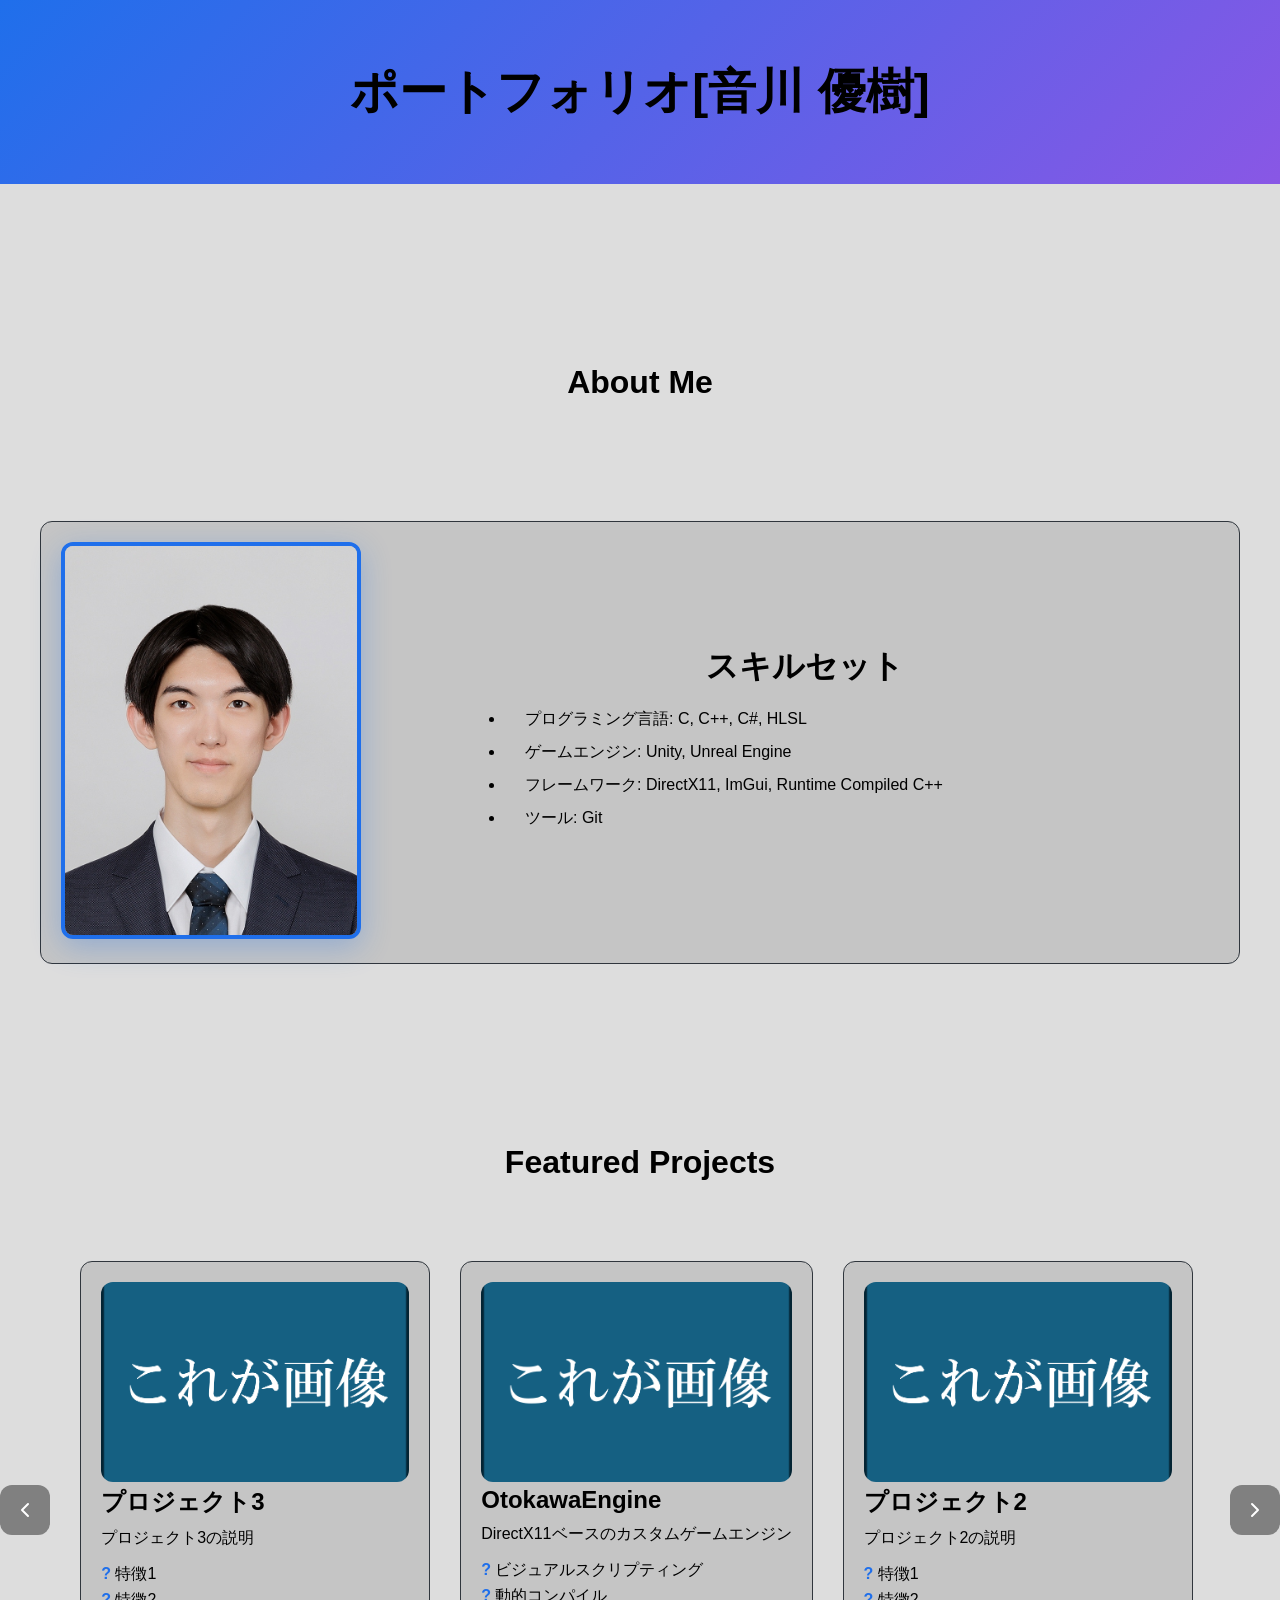
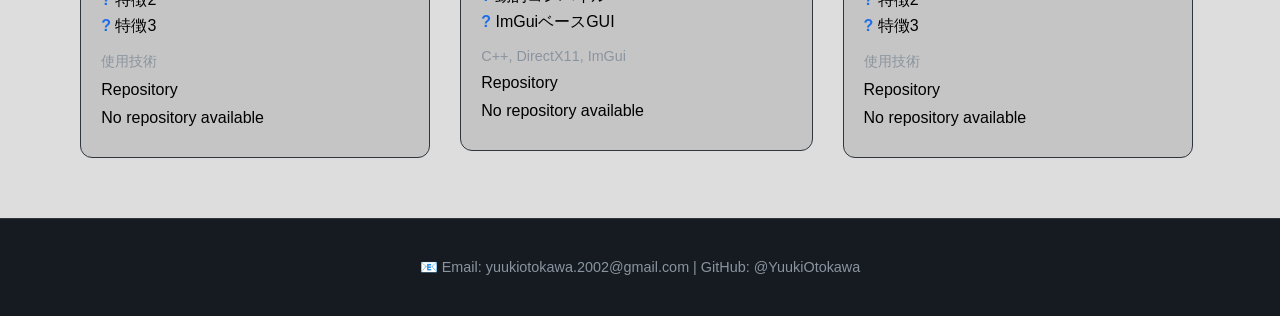
==== index.html @ 64fe83ec "OtokawaEngineのページを制作中" ====
<!DOCTYPE html>
<html lang="ja">
<head>
    <meta charset="UTF-8">
    <meta name="viewport" content="width=device-width, initial-scale=1.0">
    <title>ポートフォリオ[音川 優樹]</title>
    <link rel="stylesheet" href="style.css">
</head>
<body>
    <header>
        <h1>ポートフォリオ[音川 優樹]</h1>
    </header>
    <div class="title-about-me">
        <h2>About Me</h2>
    </div>

    <div class="about-me">
        <div class="about-me-content">
            <div class="profile-image">
                <img src="assets/profile-image.jpg" alt="音川優樹">
            </div>

            <section class="skills">
                <h2>スキルセット</h2>
                <ul>
                    <li>プログラミング言語: C, C++, C#, HLSL</li>
                    <li>ゲームエンジン: Unity, Unreal Engine</li>
                    <li>フレームワーク: DirectX11, ImGui, Runtime Compiled C++</li>
                    <li>ツール: Git</li>
                </ul>
            </section>
        </div>
    </div>

    <section class="projects">
        <h2>Featured Projects</h2>
        <div class="carousel-wrapper">
            <button class="carousel-btn prev" id="prevBtn">
                <svg width="24" height="24" viewBox="0 0 24 24" fill="none">
                    <path d="M15 18L9 12L15 6" stroke="currentColor" stroke-width="2" stroke-linecap="round" stroke-linejoin="round"/>
                </svg>
            </button>
            
            <div class="carousel-container">
                <div class="carousel">
                    <!-- JavaScriptで動的に生成 -->
                </div>
            </div>

            <button class="carousel-btn next" id="nextBtn">
                <svg width="24" height="24" viewBox="0 0 24 24" fill="none">
                    <path d="M9 18L15 12L9 6" stroke="currentColor" stroke-width="2" stroke-linecap="round" stroke-linejoin="round"/>
                </svg>
            </button>
        </div>
    </section>

    <footer>
        <p>📧 Email: yuukiotokawa.2002@gmail.com | GitHub: @YuukiOtokawa</p>
    </footer>

    <script src="config.js"></script>
    <script src="script.js"></script>
</body>
</html>
---- style.css ----
:root {
    /* color */
    --colorCharacter: #000000;
    --colorSubText: #8b949e;
    --colorHeaderBackground: linear-gradient(135deg, #1f6feb 0%, #8957e5 100%);
    --colorPageBackground: #dddddd;
    --colorCardBackground: #c5c5c5;
    --colorCardBorder: #30363d;
    --colorHoveredCardBorder: #1f6feb;
    --colorButtonBackground: #30363d;
    --colorButtonHoverBackground: #1a5bcb;
    --imageBorderColor: #1f6feb;

    /* size */
    --cardWidth: 350px;
    --cardWidthMobile: 280px;
    --profileMaxWidth: 1200px;
    --containerMaxWidth: 1400px;
    --profileImageWidth: 300px;
    --profileImageWidthMobile: 200px;
    --profileTextWidth: 600px;

    --cardBorderWidth: 1px;
    --imageBorderWidth: 4px;
    --cardBorderRadius: 12px;


    /* spacing */
    --headerPadding: 60px 20px;
    --titlePadding: 180px;
    --contentPadding: 60px;
    --cardPadding: 20px;
    --cardGap: 30px;

    --listPadding: 12px 0;
    --listTextPadding: 20px;

    /* font */
    --fontFamily: -apple-system, BlinkMacSystemFont, 'Segoe UI', Roboto, sans-serif;
    --fontSizeText: 1rem;
    --fontSizeTitle: 2rem;
    --fontSizeSubtitle: 1.5rem;
    --fontSizeHeader: 3rem;
    --fontSizeSubText: 0.9rem;
}

* {
    margin: 0;
    padding: 0;
    box-sizing: border-box;
}

body {
    font-family: var(--fontFamily);
    background: var(--colorPageBackground);
    color: var(--colorCharacter);
}

header {
    text-align: center;
    padding: var(--headerPadding);
    background: var(--colorHeaderBackground);
    margin-bottom: var(--titlePadding);
}

h1 {
    font-size: var(--fontSizeHeader);
}

h2 {
    text-align: center;
    margin-bottom: 20px;
    font-size: var(--fontSizeTitle);
}

h3 {
    text-align: left;
    margin-bottom: 20px;
    font-size: var(--fontSizeSubtitle);
}

.title-about-me {
    padding-bottom: var(--contentPadding);
    margin-bottom: 40px;
}

.about-me {
    max-width: var(--profileMaxWidth);
    margin: 0 auto;
    padding: var(--cardPadding);
    border: var(--cardBorderWidth) solid var(--colorCardBorder);
    border-radius: var(--cardBorderRadius);
    background: var(--colorCardBackground);
}

.about-me-content {
    display: flex;
    gap: var(--cardGap);
    align-items: center;
}

.profile-image {
    flex: 0 0 var(--profileImageWidth);
}

.profile-image img {
    width: 100%;
    height: auto;
    border-radius: var(--cardBorderRadius);
    border: var(--imageBorderWidth) solid var(--imageBorderColor);
    box-shadow: 0 8px 30px rgba(31, 111, 235, 0.3);
}

.skills {
    flex: 1;
    padding: var(--cardPadding);
    text-align: left;
}

.skills ul {
    list-style: disc;
    text-align: left;
    max-width: var(--profileTextWidth);
    margin: 0 auto;
}

.skills ul li {
    margin: var(--listPadding);
    padding-left: var(--listTextPadding);
    position: relative;
}

@media (max-width: 768px) {
    .about-me-content {
        flex-direction: column;
    }

    .profile-image {
        flex: 0 0 auto;
        width: var(--profileImageWidthMobile);
        margin: 0 auto;
    }
}

.projects {
    padding-top: var(--titlePadding);
    overflow: hidden;
}

/* カルーセル全体 */
.carousel-wrapper {
    position: relative;
    display: flex;
    align-items: center;
    gap: var(--cardGap);
    max-width: var(--containerMaxWidth);
    margin: 0 auto;
}

.carousel-container {
    overflow: hidden;
    flex: 1;
    position: relative;
    padding: var(--contentPadding) 0;
}

.carousel {
    display: flex;
    gap: var(--cardGap);
    transition: transform 0.6s ease;
    justify-content: flex-start; /* 追加 */
}

/* 矢印ボタン */
.carousel-btn {
    background: gray;
    border: none;
    width: 50px;
    height: 50px;
    border-radius: 12px;
    display: flex;
    align-items: center;
    justify-content: center;
    cursor: pointer;
    transition: all 0.3s;
    color: white;
    flex-shrink: 0;
    z-index: 10;
}

.carousel-btn:hover {
    background: #1a5bcb;
    transform: scale(1.1);
}

.carousel-btn:active {
    transform: scale(0.95);
}

/* プロジェクトカード */
.project-card {
    min-width: 350px;
    min-height: 300px;
    background: var(--colorCardBackground);
    border: 1px solid var(--colorCardBorder);
    border-radius: var(--cardBorderRadius);
    padding: var(--cardPadding);
    transition: transform 0.3s, box-shadow 0.3s;
    flex-shrink: 0;
}

.project-card:hover {
    transform: translateY(-10px);
    box-shadow: 0 8px 30px rgba(31, 111, 235, 0.3);
    border: 3px solid var(--colorHoveredCardBorder);
}

.project-card img {
    width: 100%;
    height: 200px;
    object-fit: cover;
    border-radius: var(--cardBorderRadius);
    margin-bottom: var(--cardMarginBottom);
    background: var(--colorCardBackground);
}

.project-card h3 {
    font-size: 1.5em;
    margin-bottom: 10px;
    color: var(--colorTitle);
}

.project-card p {
    margin-bottom: 10px;
}

.project-card ul {
    list-style: none;
    margin: 15px 0;
}

.project-card ul li {
    margin: 5px 0;
}

.project-card ul li:before {
    content: "? ";
    color: #1f6feb;
    font-weight: bold;
}

.project-card-link {
    text-decoration: none; /* 下線を消す */
    color: inherit; /* 親要素の色を継承（青色にならない） */
    display: block;
    flex-shrink: 0;
}

.project-card-link:hover {
    text-decoration: none; /* ホバー時も下線を消す */
}

/* さらに確実にするなら */
.project-card-link * {
    text-decoration: none; /* すべての子要素の下線を消す */
}

.tech {
    color: var(--colorSubText);
    font-size: var(--fontSizeSubText);
    margin: 15px 0;
}

.btn {
    display: inline-block;
    padding: 10px 20px;
    background: var(--colorButtonBackground);
    color: white;
    text-decoration: none;
    border-radius: 6px;
    transition: background 0.3s;
}

.btn:hover {
    background: var(--colorButtonHoverBackground);
}

footer {
    text-align: center;
    padding: 40px 20px;
    background: #161b22;
    border-top: 1px solid #30363d;
}

footer p {
    color: var(--colorSubText);
    font-size: var(--fontSizeSubText);
}

/* レスポンシブ */
@media (max-width: 768px) {
    .project-card {
        min-width: 280px;
    }
    
    header h1 {
        font-size: 2em;
    }
    
    .carousel-wrapper {
        gap: 0;
    }
    
    .carousel-btn {
        position: absolute;
        top: 50%;
        transform: translateY(-50%);
        width: 40px;
        height: 40px;
        background: rgba(31, 111, 235, 0.9);
    }
    
    .carousel-btn.prev {
        left: 10px;
    }
    
    .carousel-btn.next {
        right: 10px;
    }
}
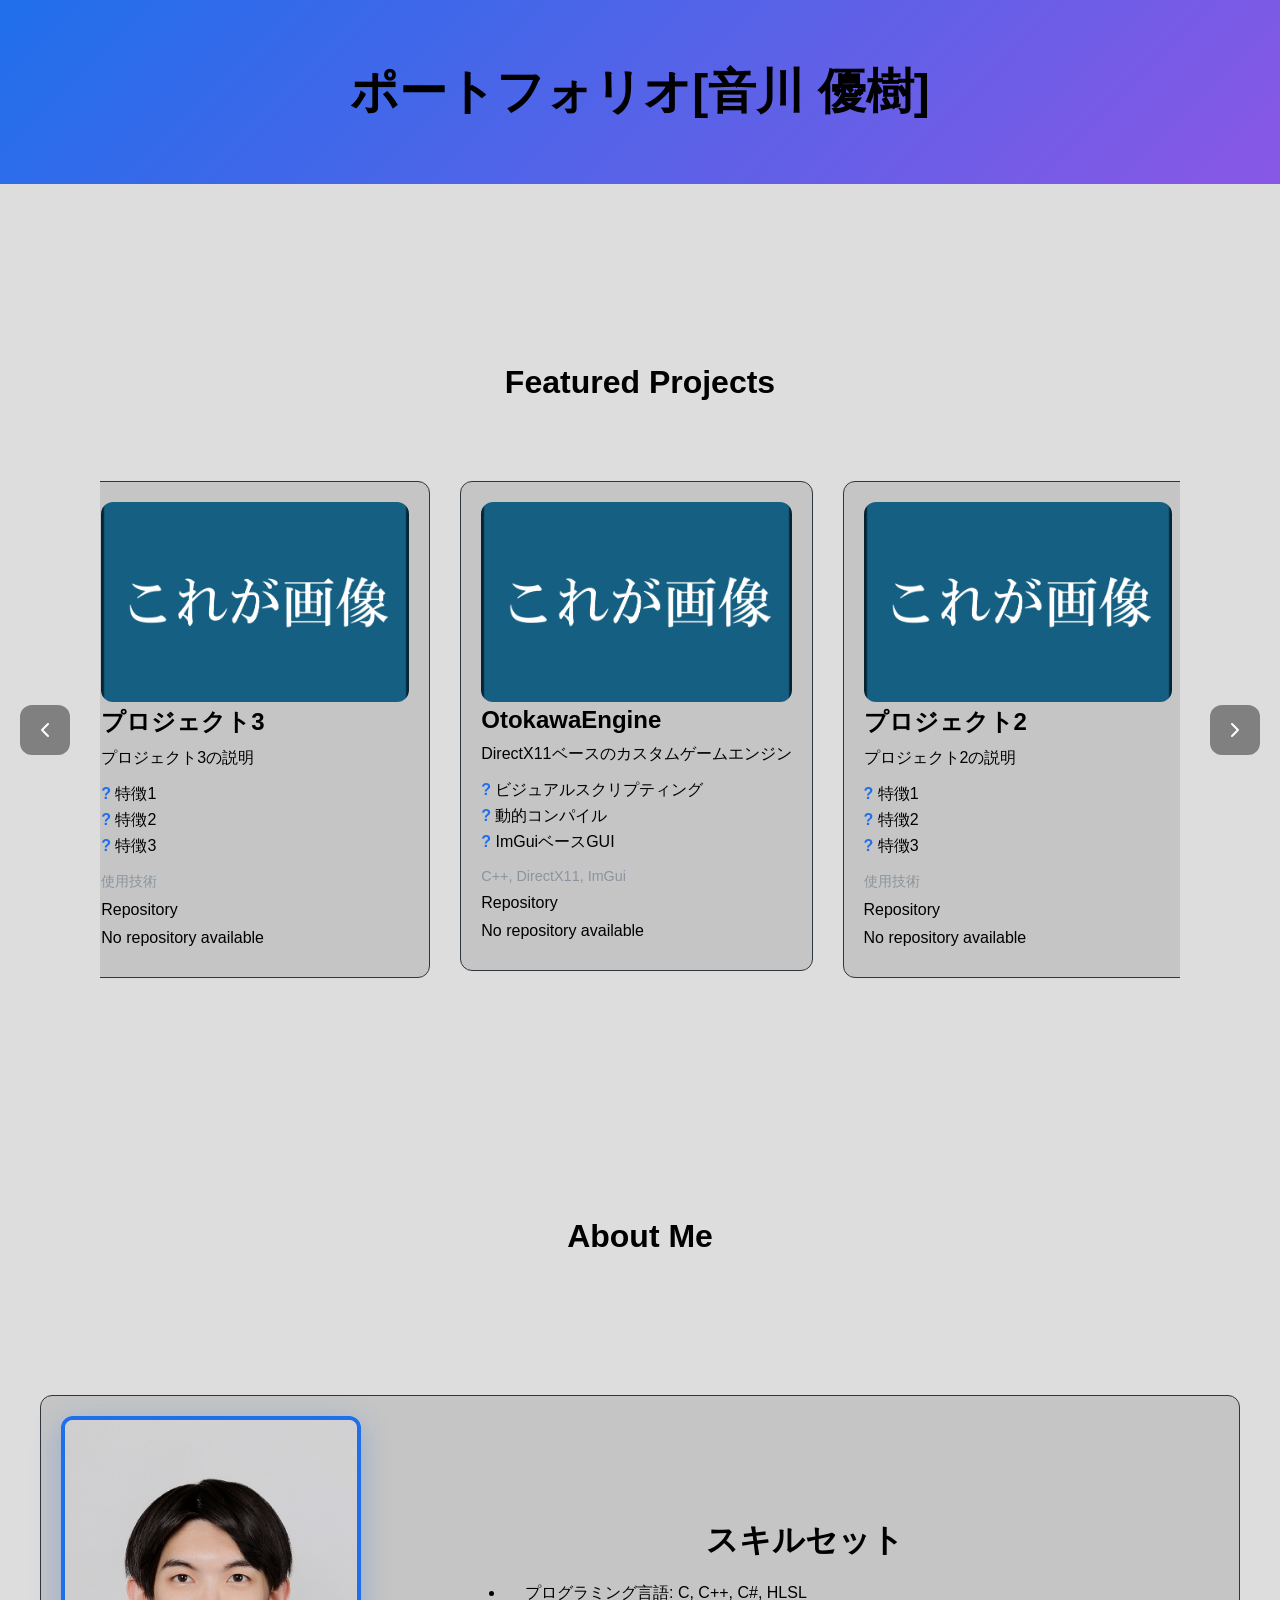
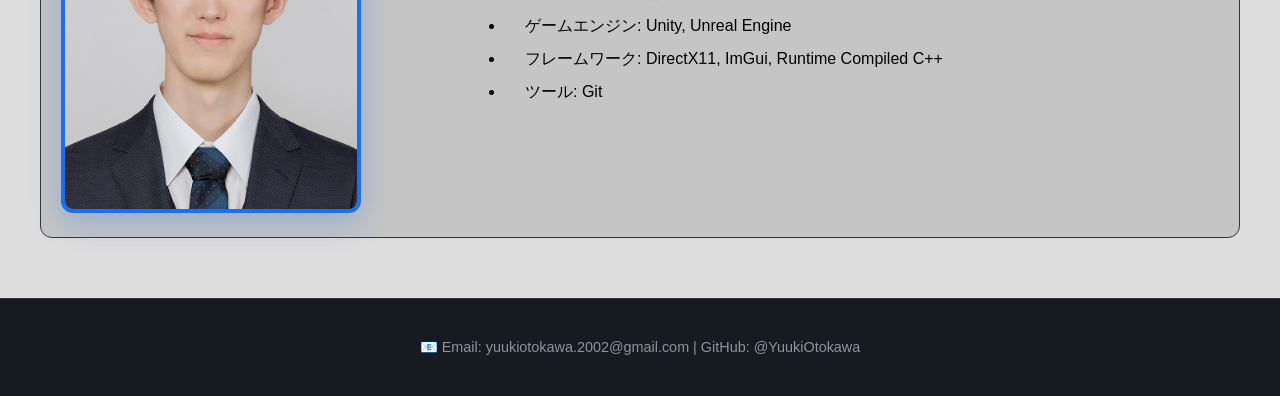
==== commit e8b05629: "オブジェクト管理の説明を追加 about meを下に移動" ====
--- a/index.html
+++ b/index.html
@@ -10,28 +10,6 @@
     <header>
         <h1>ポートフォリオ[音川 優樹]</h1>
     </header>
-    <div class="title-about-me">
-        <h2>About Me</h2>
-    </div>
-
-    <div class="about-me">
-        <div class="about-me-content">
-            <div class="profile-image">
-                <img src="assets/profile-image.jpg" alt="音川優樹">
-            </div>
-
-            <section class="skills">
-                <h2>スキルセット</h2>
-                <ul>
-                    <li>プログラミング言語: C, C++, C#, HLSL</li>
-                    <li>ゲームエンジン: Unity, Unreal Engine</li>
-                    <li>フレームワーク: DirectX11, ImGui, Runtime Compiled C++</li>
-                    <li>ツール: Git</li>
-                </ul>
-            </section>
-        </div>
-    </div>
-
     <section class="projects">
         <h2>Featured Projects</h2>
         <div class="carousel-wrapper">
@@ -55,6 +33,28 @@
         </div>
     </section>
 
+    <div class="title-about-me">
+        <h2>About Me</h2>
+    </div>
+
+    <div class="about-me">
+        <div class="about-me-content">
+            <div class="profile-image">
+                <img src="assets/profile-image.jpg" alt="音川優樹">
+            </div>
+
+            <section class="skills">
+                <h2>スキルセット</h2>
+                <ul>
+                    <li>プログラミング言語: C, C++, C#, HLSL</li>
+                    <li>ゲームエンジン: Unity, Unreal Engine</li>
+                    <li>フレームワーク: DirectX11, ImGui, Runtime Compiled C++</li>
+                    <li>ツール: Git</li>
+                </ul>
+            </section>
+        </div>
+    </div>
+
     <footer>
         <p>📧 Email: yuukiotokawa.2002@gmail.com | GitHub: @YuukiOtokawa</p>
     </footer>
--- a/style.css
+++ b/style.css
@@ -26,6 +26,7 @@
 
 
     /* spacing */
+    --pagePadding: 20px;
     --headerPadding: 60px 20px;
     --titlePadding: 180px;
     --contentPadding: 60px;
@@ -54,6 +55,7 @@
     font-family: var(--fontFamily);
     background: var(--colorPageBackground);
     color: var(--colorCharacter);
+    padding: 0 var(--pagePadding);
 }
 
 header {
@@ -61,6 +63,8 @@
     padding: var(--headerPadding);
     background: var(--colorHeaderBackground);
     margin-bottom: var(--titlePadding);
+    margin-left: calc(-1 * var(--pagePadding));
+    margin-right: calc(-1 * var(--pagePadding));
 }
 
 h1 {
@@ -86,11 +90,12 @@
 
 .about-me {
     max-width: var(--profileMaxWidth);
-    margin: 0 auto;
+    margin: var(--contentPadding) auto;
     padding: var(--cardPadding);
     border: var(--cardBorderWidth) solid var(--colorCardBorder);
     border-radius: var(--cardBorderRadius);
     background: var(--colorCardBackground);
+    
 }
 
 .about-me-content {
@@ -143,7 +148,7 @@
 }
 
 .projects {
-    padding-top: var(--titlePadding);
+    padding-bottom: var(--titlePadding);
     overflow: hidden;
 }
 
@@ -290,6 +295,8 @@
     padding: 40px 20px;
     background: #161b22;
     border-top: 1px solid #30363d;
+    margin-left: calc(-1 * var(--pagePadding));
+    margin-right: calc(-1 * var(--pagePadding));
 }
 
 footer p {
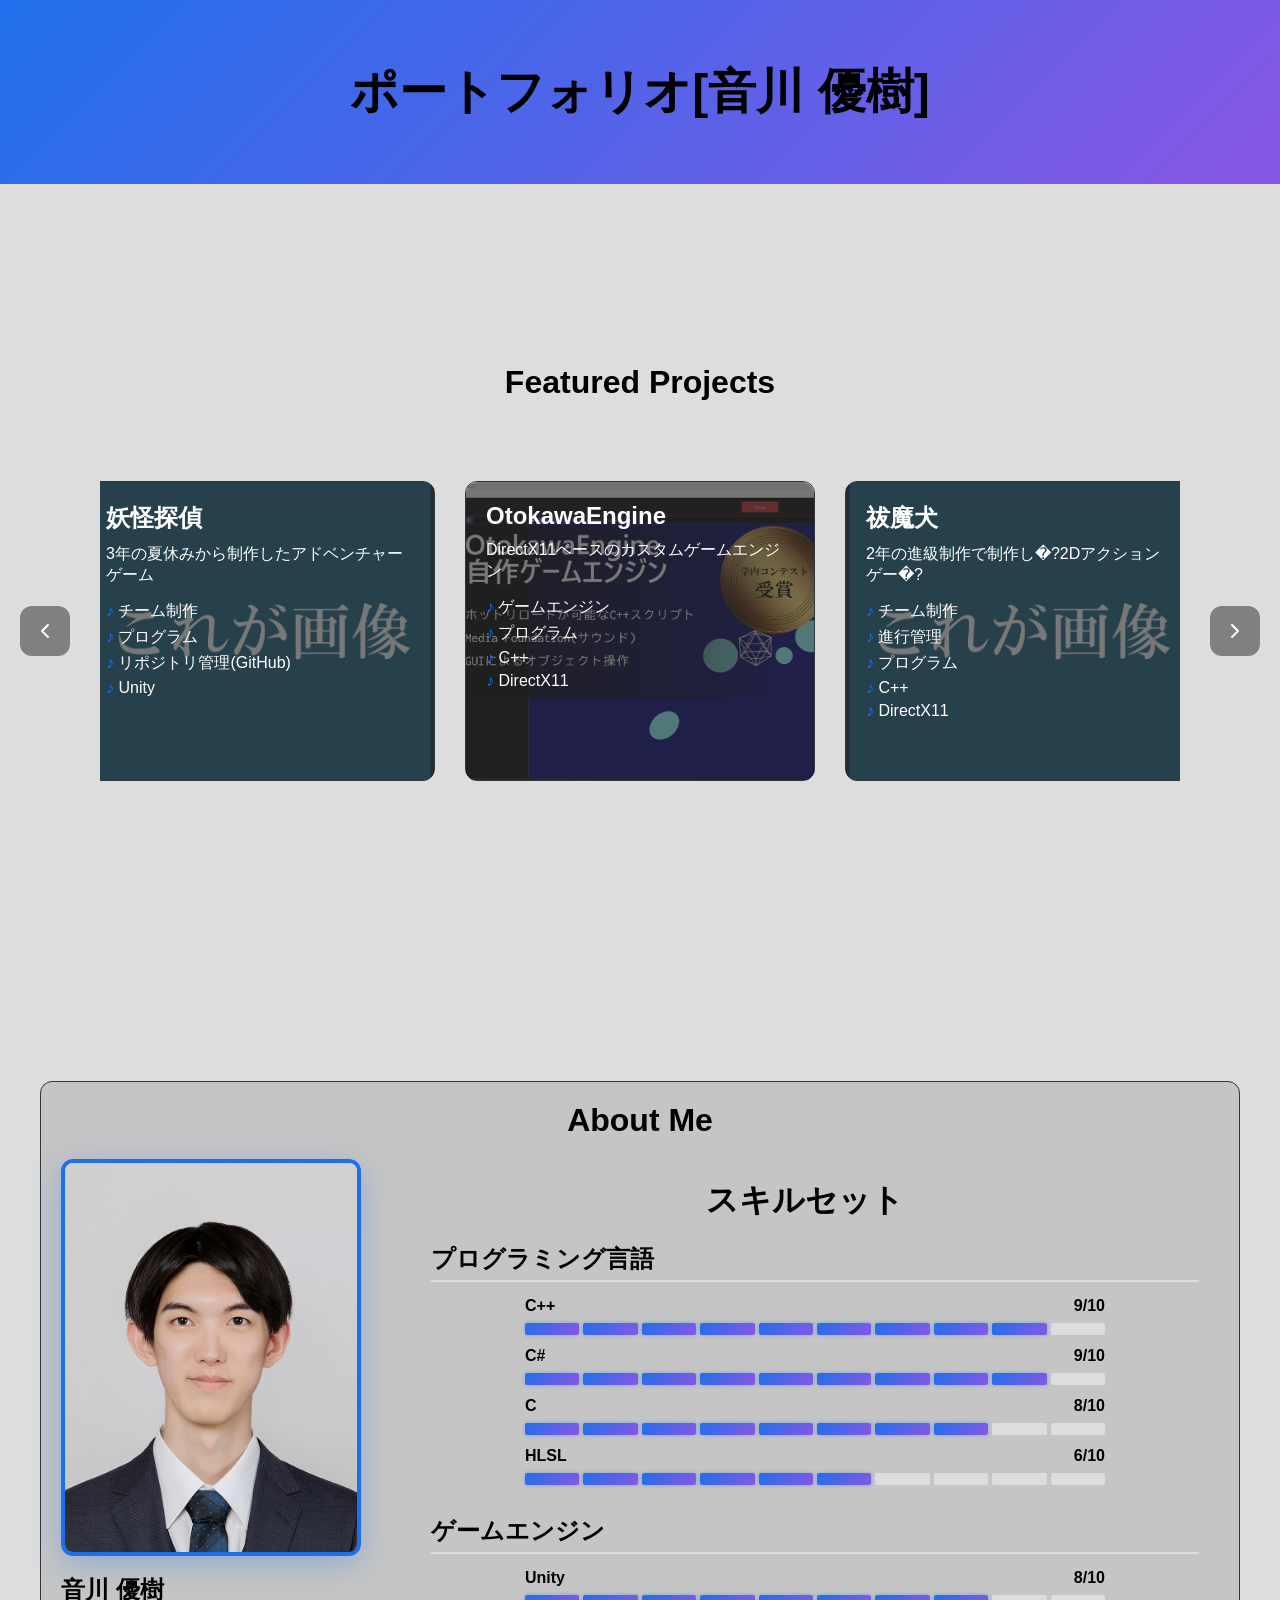
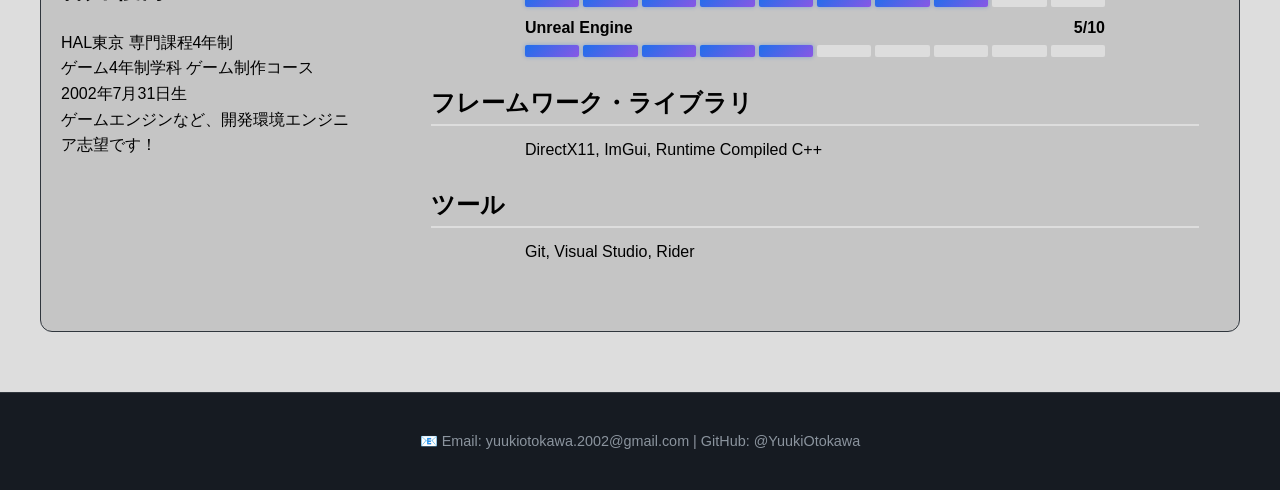
==== commit 6505f405: "SkillsɃOtðǉÁ GW̃vWFNgJ[hʐ^ðǉÁ" ====
--- a/index.html
+++ b/index.html
@@ -1,11 +1,13 @@
 <!DOCTYPE html>
 <html lang="ja">
+
 <head>
     <meta charset="UTF-8">
     <meta name="viewport" content="width=device-width, initial-scale=1.0">
     <title>ポートフォリオ[音川 優樹]</title>
     <link rel="stylesheet" href="style.css">
 </head>
+
 <body>
     <header>
         <h1>ポートフォリオ[音川 優樹]</h1>
@@ -15,10 +17,11 @@
         <div class="carousel-wrapper">
             <button class="carousel-btn prev" id="prevBtn">
                 <svg width="24" height="24" viewBox="0 0 24 24" fill="none">
-                    <path d="M15 18L9 12L15 6" stroke="currentColor" stroke-width="2" stroke-linecap="round" stroke-linejoin="round"/>
+                    <path d="M15 18L9 12L15 6" stroke="currentColor" stroke-width="2" stroke-linecap="round"
+                        stroke-linejoin="round" />
                 </svg>
             </button>
-            
+
             <div class="carousel-container">
                 <div class="carousel">
                     <!-- JavaScriptで動的に生成 -->
@@ -27,30 +30,32 @@
 
             <button class="carousel-btn next" id="nextBtn">
                 <svg width="24" height="24" viewBox="0 0 24 24" fill="none">
-                    <path d="M9 18L15 12L9 6" stroke="currentColor" stroke-width="2" stroke-linecap="round" stroke-linejoin="round"/>
+                    <path d="M9 18L15 12L9 6" stroke="currentColor" stroke-width="2" stroke-linecap="round"
+                        stroke-linejoin="round" />
                 </svg>
             </button>
         </div>
     </section>
 
-    <div class="title-about-me">
+    <div class="about-me">
         <h2>About Me</h2>
-    </div>
-
-    <div class="about-me">
         <div class="about-me-content">
             <div class="profile-image">
                 <img src="assets/profile-image.jpg" alt="音川優樹">
+                <div class="profile-text">
+                    <h3>音川 優樹</h3>
+                    <p>HAL東京 専門課程4年制</p>
+                    <p>ゲーム4年制学科 ゲーム制作コース</p>
+                    <p>2002年7月31日生</p>
+                    <p>ゲームエンジンなど、開発環境エンジニア志望です！</p>
+                </div>
             </div>
 
             <section class="skills">
                 <h2>スキルセット</h2>
-                <ul>
-                    <li>プログラミング言語: C, C++, C#, HLSL</li>
-                    <li>ゲームエンジン: Unity, Unreal Engine</li>
-                    <li>フレームワーク: DirectX11, ImGui, Runtime Compiled C++</li>
-                    <li>ツール: Git</li>
-                </ul>
+                <div id="skill-container">
+                    <!-- JavaScriptで動的に生成 -->
+                </div>
             </section>
         </div>
     </div>
@@ -62,4 +67,5 @@
     <script src="config.js"></script>
     <script src="script.js"></script>
 </body>
+
 </html>
--- a/style.css
+++ b/style.css
@@ -83,10 +83,7 @@
     font-size: var(--fontSizeSubtitle);
 }
 
-.title-about-me {
-    padding-bottom: var(--contentPadding);
-    margin-bottom: 40px;
-}
+/* .title-about-me { removed } */
 
 .about-me {
     max-width: var(--profileMaxWidth);
@@ -95,17 +92,20 @@
     border: var(--cardBorderWidth) solid var(--colorCardBorder);
     border-radius: var(--cardBorderRadius);
     background: var(--colorCardBackground);
-    
+
 }
 
 .about-me-content {
     display: flex;
     gap: var(--cardGap);
-    align-items: center;
+    align-items: flex-start;
 }
 
 .profile-image {
     flex: 0 0 var(--profileImageWidth);
+    display: flex;
+    flex-direction: column;
+    gap: 15px;
 }
 
 .profile-image img {
@@ -116,6 +116,12 @@
     box-shadow: 0 8px 30px rgba(31, 111, 235, 0.3);
 }
 
+.profile-text {
+    text-align: left;
+    font-size: var(--fontSizeText);
+    line-height: 1.6;
+}
+
 .skills {
     flex: 1;
     padding: var(--cardPadding);
@@ -133,6 +139,66 @@
     margin: var(--listPadding);
     padding-left: var(--listTextPadding);
     position: relative;
+    list-style: none;
+    /* Remove default list style */
+}
+
+.skill-item {
+    display: flex;
+    flex-direction: column;
+    gap: 8px;
+    width: 100%;
+}
+
+.skill-info {
+    display: flex;
+    justify-content: space-between;
+    align-items: center;
+    font-weight: bold;
+}
+
+.skill-graph {
+    display: flex;
+    gap: 4px;
+    height: 12px;
+    width: 100%;
+}
+
+.skill-block {
+    flex: 1;
+    background-color: #ddd;
+    /* Inactive color */
+    border-radius: 2px;
+    transition: background-color 0.3s ease;
+}
+
+.skill-graph .filled {
+    background: var(--colorHeaderBackground);
+    /* Active gradient or color */
+}
+
+/* ... existing styles ... */
+
+.skill-graph .filled {
+    background: var(--colorHeaderBackground);
+    /* Active gradient or color */
+}
+
+/* Optional: Make the active blocks glow slightly */
+.skill-graph .filled {
+    box-shadow: 0 0 4px rgba(31, 111, 235, 0.4);
+}
+
+.skill-category {
+    margin-bottom: 30px;
+}
+
+.skill-category h3 {
+    margin-left: 20px;
+    /* Align with list items generally */
+    border-bottom: 2px solid #ddd;
+    padding-bottom: 5px;
+    margin-bottom: 15px;
 }
 
 @media (max-width: 768px) {
@@ -173,7 +239,8 @@
     display: flex;
     gap: var(--cardGap);
     transition: transform 0.6s ease;
-    justify-content: flex-start; /* 追加 */
+    justify-content: flex-start;
+    /* 追加 */
 }
 
 /* 矢印ボタン */
@@ -204,14 +271,27 @@
 
 /* プロジェクトカード */
 .project-card {
-    min-width: 350px;
-    min-height: 300px;
-    background: var(--colorCardBackground);
+    width: 350px;
+    height: 300px;
+    background-color: var(--colorCardBackground);
+    background-size: cover;
+    background-position: center;
+    background-repeat: no-repeat;
     border: 1px solid var(--colorCardBorder);
     border-radius: var(--cardBorderRadius);
-    padding: var(--cardPadding);
+    padding: 0;
     transition: transform 0.3s, box-shadow 0.3s;
     flex-shrink: 0;
+    position: relative;
+    overflow: hidden;
+}
+
+.project-card-content {
+    padding: var(--cardPadding);
+    background: rgba(48, 48, 48, 0.65);
+    min-height: 100%;
+    color: #ffffff;
+    border-radius: var(--cardBorderRadius);
 }
 
 .project-card:hover {
@@ -220,14 +300,6 @@
     border: 3px solid var(--colorHoveredCardBorder);
 }
 
-.project-card img {
-    width: 100%;
-    height: 200px;
-    object-fit: cover;
-    border-radius: var(--cardBorderRadius);
-    margin-bottom: var(--cardMarginBottom);
-    background: var(--colorCardBackground);
-}
 
 .project-card h3 {
     font-size: 1.5em;
@@ -249,25 +321,29 @@
 }
 
 .project-card ul li:before {
-    content: "? ";
+    content: "♪ ";
     color: #1f6feb;
     font-weight: bold;
 }
 
 .project-card-link {
-    text-decoration: none; /* 下線を消す */
-    color: inherit; /* 親要素の色を継承（青色にならない） */
+    text-decoration: none;
+    /* 下線を消す */
+    color: inherit;
+    /* 親要素の色を継承（青色にならない） */
     display: block;
     flex-shrink: 0;
 }
 
 .project-card-link:hover {
-    text-decoration: none; /* ホバー時も下線を消す */
+    text-decoration: none;
+    /* ホバー時も下線を消す */
 }
 
 /* さらに確実にするなら */
 .project-card-link * {
-    text-decoration: none; /* すべての子要素の下線を消す */
+    text-decoration: none;
+    /* すべての子要素の下線を消す */
 }
 
 .tech {
@@ -309,15 +385,15 @@
     .project-card {
         min-width: 280px;
     }
-    
+
     header h1 {
         font-size: 2em;
     }
-    
+
     .carousel-wrapper {
         gap: 0;
     }
-    
+
     .carousel-btn {
         position: absolute;
         top: 50%;
@@ -326,12 +402,12 @@
         height: 40px;
         background: rgba(31, 111, 235, 0.9);
     }
-    
+
     .carousel-btn.prev {
         left: 10px;
     }
-    
+
     .carousel-btn.next {
         right: 10px;
     }
-}
+}
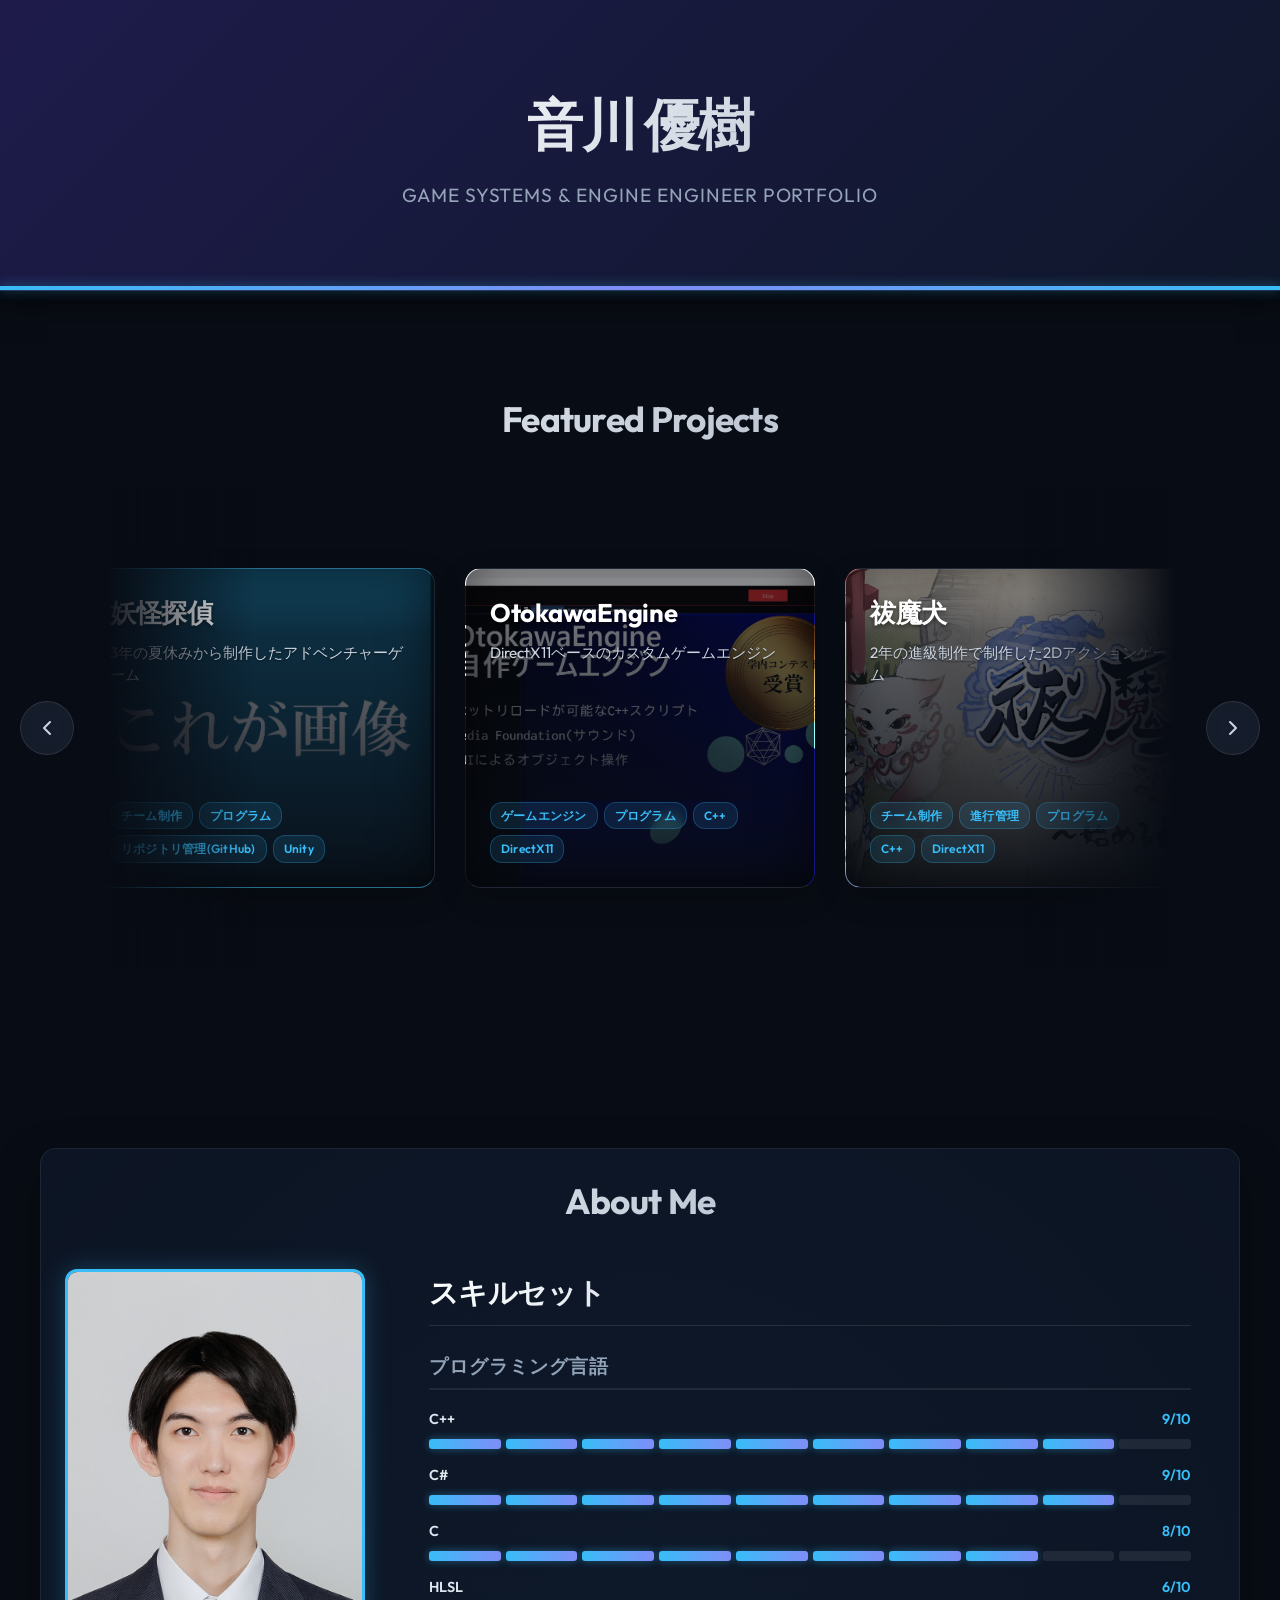
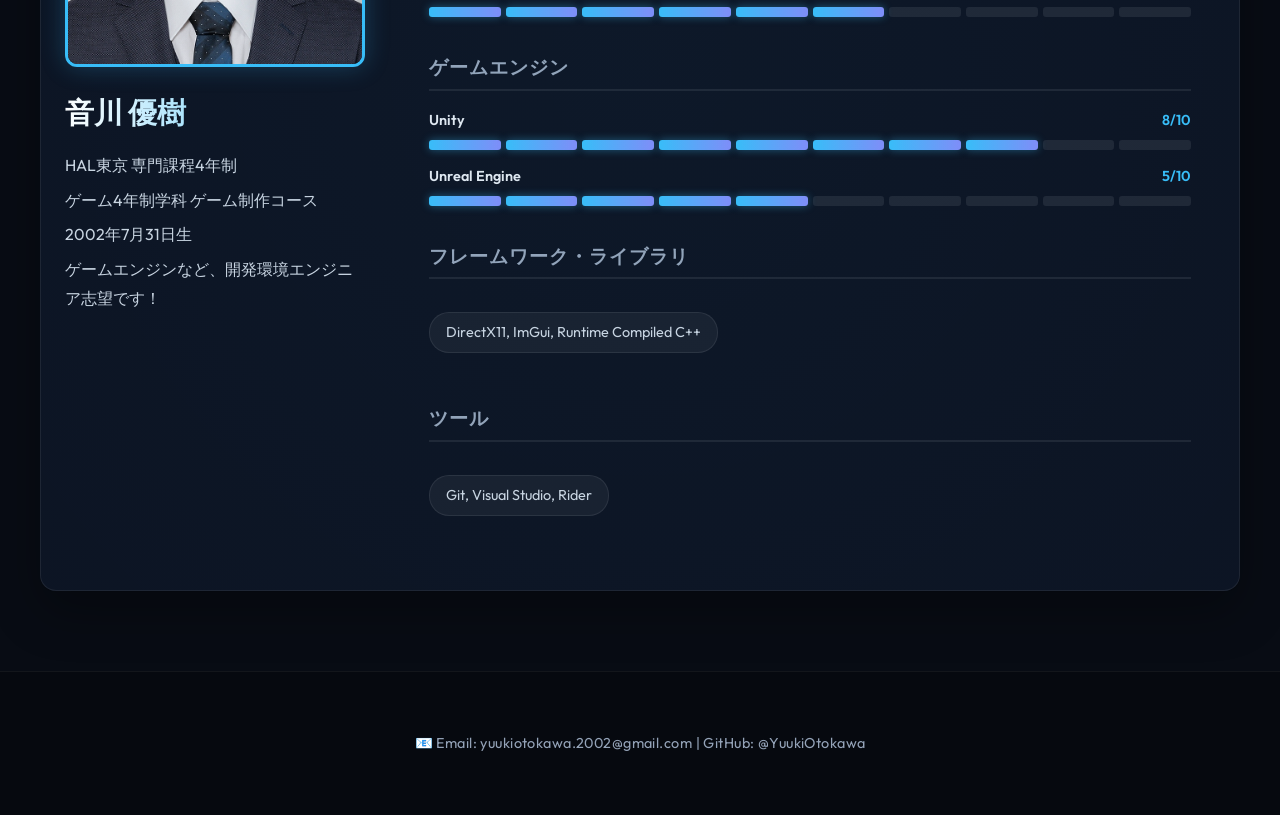
==== commit 4b08d163: "feat: modernize portfolio with a dark cosmic theme, glassmorphism UI, and new project pages" ====
--- a/index.html
+++ b/index.html
@@ -4,13 +4,17 @@
 <head>
     <meta charset="UTF-8">
     <meta name="viewport" content="width=device-width, initial-scale=1.0">
-    <title>ポートフォリオ[音川 優樹]</title>
+    <title>音川 優樹 | Portfolio</title>
+    <link rel="preconnect" href="https://fonts.googleapis.com">
+    <link rel="preconnect" href="https://fonts.gstatic.com" crossorigin>
+    <link href="https://fonts.googleapis.com/css2?family=Inter:wght@300;400;500;600;700&family=Outfit:wght@400;500;600;700;800&display=swap" rel="stylesheet">
     <link rel="stylesheet" href="style.css">
 </head>
 
 <body>
     <header>
-        <h1>ポートフォリオ[音川 優樹]</h1>
+        <h1>音川 優樹</h1>
+        <p class="subtitle">Game Systems & Engine Engineer Portfolio</p>
     </header>
     <section class="projects">
         <h2>Featured Projects</h2>
--- a/style.css
+++ b/style.css
@@ -1,17 +1,17 @@
 :root {
-    /* color */
-    --colorCharacter: #000000;
-    --colorSubText: #8b949e;
-    --colorHeaderBackground: linear-gradient(135deg, #1f6feb 0%, #8957e5 100%);
-    --colorPageBackground: #dddddd;
-    --colorCardBackground: #c5c5c5;
-    --colorCardBorder: #30363d;
-    --colorHoveredCardBorder: #1f6feb;
-    --colorButtonBackground: #30363d;
-    --colorButtonHoverBackground: #1a5bcb;
-    --imageBorderColor: #1f6feb;
-
-    /* size */
+    /* 配色システム - 深みのある宇宙的ダークテーマ ＆ 鮮烈なサイバーブルー */
+    --colorCharacter: #f1f5f9; /* ほぼ純白のグレー */
+    --colorSubText: #94a3b8; /* やや明るいスレートグレー */
+    --colorHeaderBackground: linear-gradient(135deg, #1e1b4b 0%, #0f172a 100%);
+    --colorPageBackground: #080c14; /* 深宇宙のような漆黒に近いブルーブラック */
+    --colorCardBackground: rgba(15, 23, 42, 0.7); /* 半透明ダークブルーグレー */
+    --colorCardBorder: rgba(255, 255, 255, 0.08); /* 非常に繊細な白ボーダー */
+    --colorHoveredCardBorder: #38bdf8; /* 鮮やかなネオンライトブルー */
+    --colorButtonBackground: rgba(30, 41, 59, 0.8);
+    --colorButtonHoverBackground: #0284c7;
+    --imageBorderColor: #38bdf8;
+
+    /* サイズ */
     --cardWidth: 350px;
     --cardWidthMobile: 280px;
     --profileMaxWidth: 1200px;
@@ -21,27 +21,26 @@
     --profileTextWidth: 600px;
 
     --cardBorderWidth: 1px;
-    --imageBorderWidth: 4px;
-    --cardBorderRadius: 12px;
-
-
-    /* spacing */
+    --imageBorderWidth: 3px;
+    --cardBorderRadius: 16px; /* 角丸を少し広げてよりモダンに */
+
+    /* スペーシング */
     --pagePadding: 20px;
-    --headerPadding: 60px 20px;
-    --titlePadding: 180px;
-    --contentPadding: 60px;
-    --cardPadding: 20px;
+    --headerPadding: 80px 20px;
+    --titlePadding: 100px; /* 適切な高さに微調整 */
+    --contentPadding: 80px;
+    --cardPadding: 24px;
     --cardGap: 30px;
 
     --listPadding: 12px 0;
     --listTextPadding: 20px;
 
-    /* font */
-    --fontFamily: -apple-system, BlinkMacSystemFont, 'Segoe UI', Roboto, sans-serif;
+    /* フォント */
+    --fontFamily: 'Outfit', 'Inter', -apple-system, BlinkMacSystemFont, 'Segoe UI', Roboto, sans-serif;
     --fontSizeText: 1rem;
-    --fontSizeTitle: 2rem;
+    --fontSizeTitle: 2.2rem;
     --fontSizeSubtitle: 1.5rem;
-    --fontSizeHeader: 3rem;
+    --fontSizeHeader: 3.5rem;
     --fontSizeSubText: 0.9rem;
 }
 
@@ -56,6 +55,8 @@
     background: var(--colorPageBackground);
     color: var(--colorCharacter);
     padding: 0 var(--pagePadding);
+    line-height: 1.6;
+    overflow-x: hidden;
 }
 
 header {
@@ -65,26 +66,61 @@
     margin-bottom: var(--titlePadding);
     margin-left: calc(-1 * var(--pagePadding));
     margin-right: calc(-1 * var(--pagePadding));
-}
-
-h1 {
+    border-bottom: 1px solid rgba(255, 255, 255, 0.05);
+    box-shadow: 0 10px 30px rgba(0, 0, 0, 0.5);
+    position: relative;
+}
+
+/* ヘッダーにサイバー風のバックグラウンド装飾を加える */
+header::after {
+    content: '';
+    position: absolute;
+    bottom: 0;
+    left: 0;
+    right: 0;
+    height: 4px;
+    background: linear-gradient(90deg, #38bdf8, #818cf8, #38bdf8);
+    box-shadow: 0 0 12px rgba(56, 189, 248, 0.5);
+}
+
+header h1 {
     font-size: var(--fontSizeHeader);
+    font-weight: 800;
+    letter-spacing: -0.03em;
+    background: linear-gradient(135deg, #f8fafc 30%, #94a3b8 100%);
+    -webkit-background-clip: text;
+    -webkit-text-fill-color: transparent;
+    margin-bottom: 10px;
+}
+
+header .subtitle {
+    color: var(--colorSubText);
+    font-size: 1.2rem;
+    font-weight: 400;
+    letter-spacing: 0.05em;
+    text-transform: uppercase;
 }
 
 h2 {
     text-align: center;
-    margin-bottom: 20px;
+    margin-bottom: 40px;
     font-size: var(--fontSizeTitle);
+    font-weight: 700;
+    letter-spacing: -0.02em;
+    background: linear-gradient(90deg, #ffffff, #94a3b8);
+    -webkit-background-clip: text;
+    -webkit-text-fill-color: transparent;
 }
 
 h3 {
     text-align: left;
     margin-bottom: 20px;
     font-size: var(--fontSizeSubtitle);
-}
-
-/* .title-about-me { removed } */
-
+    font-weight: 600;
+    color: #e2e8f0;
+}
+
+/* About Me セクションのガラスモーフィズム */
 .about-me {
     max-width: var(--profileMaxWidth);
     margin: var(--contentPadding) auto;
@@ -92,12 +128,27 @@
     border: var(--cardBorderWidth) solid var(--colorCardBorder);
     border-radius: var(--cardBorderRadius);
     background: var(--colorCardBackground);
-
+    backdrop-filter: blur(16px);
+    -webkit-backdrop-filter: blur(16px);
+    box-shadow: 0 20px 50px rgba(0, 0, 0, 0.3);
+    position: relative;
+    overflow: hidden;
+}
+
+.about-me::before {
+    content: '';
+    position: absolute;
+    top: -50%;
+    left: -50%;
+    width: 200%;
+    height: 200%;
+    background: radial-gradient(circle, rgba(56, 189, 248, 0.03) 0%, transparent 70%);
+    pointer-events: none;
 }
 
 .about-me-content {
     display: flex;
-    gap: var(--cardGap);
+    gap: 40px;
     align-items: flex-start;
 }
 
@@ -105,42 +156,78 @@
     flex: 0 0 var(--profileImageWidth);
     display: flex;
     flex-direction: column;
-    gap: 15px;
+    gap: 20px;
 }
 
 .profile-image img {
     width: 100%;
     height: auto;
-    border-radius: var(--cardBorderRadius);
+    border-radius: 12px;
     border: var(--imageBorderWidth) solid var(--imageBorderColor);
-    box-shadow: 0 8px 30px rgba(31, 111, 235, 0.3);
+    box-shadow: 0 0 25px rgba(56, 189, 248, 0.25);
+    transition: transform 0.3s ease, box-shadow 0.3s ease;
+}
+
+.profile-image img:hover {
+    transform: scale(1.02);
+    box-shadow: 0 0 35px rgba(56, 189, 248, 0.4);
 }
 
 .profile-text {
     text-align: left;
     font-size: var(--fontSizeText);
-    line-height: 1.6;
+    line-height: 1.8;
+}
+
+.profile-text h3 {
+    font-size: 1.8rem;
+    font-weight: 700;
+    background: linear-gradient(90deg, #ffffff, #38bdf8);
+    -webkit-background-clip: text;
+    -webkit-text-fill-color: transparent;
+    margin-bottom: 12px;
+}
+
+.profile-text p {
+    color: #cbd5e1;
+    margin-bottom: 6px;
 }
 
 .skills {
     flex: 1;
-    padding: var(--cardPadding);
+    padding: 0 var(--cardPadding);
     text-align: left;
 }
 
+.skills h2 {
+    text-align: left;
+    margin-bottom: 25px;
+    font-size: 1.8rem;
+    border-bottom: 1px solid rgba(255, 255, 255, 0.1);
+    padding-bottom: 10px;
+}
+
+.skill-category {
+    margin-bottom: 35px;
+}
+
+.skill-category h3 {
+    font-size: 1.2rem;
+    border-bottom: 2px solid rgba(255, 255, 255, 0.08);
+    padding-bottom: 6px;
+    margin-bottom: 18px;
+    color: #94a3b8;
+    text-transform: uppercase;
+    letter-spacing: 0.05em;
+}
+
 .skills ul {
-    list-style: disc;
-    text-align: left;
-    max-width: var(--profileTextWidth);
-    margin: 0 auto;
+    list-style: none;
+    padding-left: 0;
 }
 
 .skills ul li {
-    margin: var(--listPadding);
-    padding-left: var(--listTextPadding);
-    position: relative;
-    list-style: none;
-    /* Remove default list style */
+    margin: 15px 0;
 }
 
 .skill-item {
@@ -154,71 +241,65 @@
     display: flex;
     justify-content: space-between;
     align-items: center;
-    font-weight: bold;
-}
-
+    font-size: var(--fontSizeSubText);
+    font-weight: 600;
+    color: #e2e8f0;
+}
+
+.skill-score {
+    color: #38bdf8;
+    font-family: 'Outfit', sans-serif;
+}
+
+/* スキルグラフをモダンに */
 .skill-graph {
     display: flex;
-    gap: 4px;
-    height: 12px;
+    gap: 5px;
+    height: 10px;
     width: 100%;
 }
 
 .skill-block {
     flex: 1;
-    background-color: #ddd;
-    /* Inactive color */
-    border-radius: 2px;
-    transition: background-color 0.3s ease;
+    background-color: rgba(255, 255, 255, 0.08);
+    border-radius: 3px;
+    transition: background-color 0.5s ease;
 }
 
 .skill-graph .filled {
-    background: var(--colorHeaderBackground);
-    /* Active gradient or color */
-}
-
-/* ... existing styles ... */
-
-.skill-graph .filled {
-    background: var(--colorHeaderBackground);
-    /* Active gradient or color */
-}
-
-/* Optional: Make the active blocks glow slightly */
-.skill-graph .filled {
-    box-shadow: 0 0 4px rgba(31, 111, 235, 0.4);
-}
-
-.skill-category {
-    margin-bottom: 30px;
-}
-
-.skill-category h3 {
-    margin-left: 20px;
-    /* Align with list items generally */
-    border-bottom: 2px solid #ddd;
-    padding-bottom: 5px;
-    margin-bottom: 15px;
-}
-
-@media (max-width: 768px) {
-    .about-me-content {
-        flex-direction: column;
-    }
-
-    .profile-image {
-        flex: 0 0 auto;
-        width: var(--profileImageWidthMobile);
-        margin: 0 auto;
-    }
-}
-
+    background: linear-gradient(90deg, #38bdf8, #818cf8);
+    box-shadow: 0 0 8px rgba(56, 189, 248, 0.4);
+}
+
+.skill-simple-list {
+    display: flex;
+    flex-wrap: wrap;
+    gap: 10px;
+}
+
+.skill-list-item {
+    background: rgba(255, 255, 255, 0.05);
+    border: 1px solid rgba(255, 255, 255, 0.08);
+    padding: 8px 16px;
+    border-radius: 20px;
+    font-size: var(--fontSizeSubText);
+    color: #cbd5e1;
+    transition: all 0.3s ease;
+}
+
+.skill-list-item:hover {
+    background: rgba(56, 189, 248, 0.1);
+    border-color: rgba(56, 189, 248, 0.3);
+    color: #38bdf8;
+    transform: translateY(-2px);
+}
+
+/* カルーセル */
 .projects {
     padding-bottom: var(--titlePadding);
     overflow: hidden;
 }
 
-/* カルーセル全体 */
 .carousel-wrapper {
     position: relative;
     display: flex;
@@ -235,142 +316,162 @@
     padding: var(--contentPadding) 0;
 }
 
+/* 左右端にフェードアウトする暗いオーバーレイを追加 */
+.carousel-container::before,
+.carousel-container::after {
+    content: '';
+    position: absolute;
+    top: 0;
+    bottom: 0;
+    width: 150px;
+    pointer-events: none;
+    z-index: 5;
+}
+
+.carousel-container::before {
+    left: 0;
+    background: linear-gradient(to right, #080c14 0%, transparent 100%);
+}
+
+.carousel-container::after {
+    right: 0;
+    background: linear-gradient(to left, #080c14 0%, transparent 100%);
+}
+
 .carousel {
     display: flex;
     gap: var(--cardGap);
-    transition: transform 0.6s ease;
+    transition: transform 0.6s cubic-bezier(0.16, 1, 0.3, 1); /* より滑らかな遷移 */
     justify-content: flex-start;
-    /* 追加 */
-}
-
-/* 矢印ボタン */
+}
+
+/* 丸型で半透明のプレミアムなカルーセルボタン */
 .carousel-btn {
-    background: gray;
-    border: none;
-    width: 50px;
-    height: 50px;
-    border-radius: 12px;
+    background: rgba(30, 41, 59, 0.6);
+    border: 1px solid rgba(255, 255, 255, 0.1);
+    backdrop-filter: blur(8px);
+    width: 54px;
+    height: 54px;
+    border-radius: 50%;
     display: flex;
     align-items: center;
     justify-content: center;
     cursor: pointer;
-    transition: all 0.3s;
-    color: white;
+    transition: all 0.3s ease;
+    color: #cbd5e1;
     flex-shrink: 0;
     z-index: 10;
 }
 
 .carousel-btn:hover {
-    background: #1a5bcb;
-    transform: scale(1.1);
+    background: #0284c7;
+    border-color: #38bdf8;
+    color: white;
+    transform: scale(1.08);
+    box-shadow: 0 0 15px rgba(56, 189, 248, 0.4);
 }
 
 .carousel-btn:active {
     transform: scale(0.95);
 }
 
-/* プロジェクトカード */
+/* プロジェクトカードのプレミアムガラスモーフィズム */
+.project-card-link {
+    text-decoration: none;
+    color: inherit;
+    display: block;
+    flex-shrink: 0;
+    transition: none;
+}
+
 .project-card {
-    width: 350px;
-    height: 300px;
+    width: var(--cardWidth);
+    height: 320px;
     background-color: var(--colorCardBackground);
     background-size: cover;
     background-position: center;
     background-repeat: no-repeat;
-    border: 1px solid var(--colorCardBorder);
+    /* 最初から透過のborderを置いてカクつきを防ぐ */
+    border: var(--cardBorderWidth) solid var(--colorCardBorder);
     border-radius: var(--cardBorderRadius);
     padding: 0;
-    transition: transform 0.3s, box-shadow 0.3s;
+    transition: transform 0.4s cubic-bezier(0.16, 1, 0.3, 1), box-shadow 0.4s ease, border-color 0.4s ease;
     flex-shrink: 0;
     position: relative;
     overflow: hidden;
+    box-shadow: 0 10px 30px rgba(0, 0, 0, 0.2);
 }
 
 .project-card-content {
     padding: var(--cardPadding);
-    background: rgba(48, 48, 48, 0.65);
-    min-height: 100%;
+    background: linear-gradient(to top, rgba(8, 12, 20, 0.95) 0%, rgba(8, 12, 20, 0.6) 80%, rgba(8, 12, 20, 0.3) 100%);
+    box-shadow: inset 0 0 50px rgba(0, 0, 0, 0.6); /* カードの四辺（端）を暗くして引き締める */
+    height: 100%;
+    display: flex;
+    flex-direction: column;
+    justify-content: flex-end;
+}
+
+/* ホバーエフェクトのアップグレード（ガタつきバグ解消！） */
+.project-card:hover {
+    transform: translateY(-8px);
+    box-shadow: 0 15px 35px rgba(56, 189, 248, 0.25);
+    border-color: var(--colorHoveredCardBorder);
+}
+
+.project-card h3 {
+    font-size: 1.6rem;
+    font-weight: 700;
+    margin-bottom: 8px;
     color: #ffffff;
-    border-radius: var(--cardBorderRadius);
-}
-
-.project-card:hover {
-    transform: translateY(-10px);
-    box-shadow: 0 8px 30px rgba(31, 111, 235, 0.3);
-    border: 3px solid var(--colorHoveredCardBorder);
-}
-
-
-.project-card h3 {
-    font-size: 1.5em;
-    margin-bottom: 10px;
-    color: var(--colorTitle);
-}
-
-.project-card p {
-    margin-bottom: 10px;
-}
-
-.project-card ul {
-    list-style: none;
-    margin: 15px 0;
-}
-
-.project-card ul li {
-    margin: 5px 0;
-}
-
-.project-card ul li:before {
-    content: "♪ ";
-    color: #1f6feb;
-    font-weight: bold;
-}
-
-.project-card-link {
-    text-decoration: none;
-    /* 下線を消す */
-    color: inherit;
-    /* 親要素の色を継承（青色にならない） */
-    display: block;
-    flex-shrink: 0;
-}
-
-.project-card-link:hover {
-    text-decoration: none;
-    /* ホバー時も下線を消す */
-}
-
-/* さらに確実にするなら */
-.project-card-link * {
-    text-decoration: none;
-    /* すべての子要素の下線を消す */
-}
-
-.tech {
-    color: var(--colorSubText);
-    font-size: var(--fontSizeSubText);
-    margin: 15px 0;
-}
-
-.btn {
-    display: inline-block;
-    padding: 10px 20px;
-    background: var(--colorButtonBackground);
-    color: white;
-    text-decoration: none;
-    border-radius: 6px;
-    transition: background 0.3s;
-}
-
-.btn:hover {
-    background: var(--colorButtonHoverBackground);
-}
-
+    text-shadow: 0 2px 4px rgba(0,0,0,0.5);
+    letter-spacing: -0.01em;
+}
+
+.project-detail {
+    font-size: 0.95rem;
+    color: #cbd5e1;
+    line-height: 1.5;
+    margin-bottom: 16px;
+    display: -webkit-box;
+    -webkit-line-clamp: 2;
+    -webkit-box-orient: vertical;
+    overflow: hidden;
+    text-shadow: 0 1px 2px rgba(0,0,0,0.5);
+}
+
+/* 丸みを帯びたお洒落なタグ（バッジ） */
+.project-tags {
+    display: flex;
+    flex-wrap: wrap;
+    gap: 6px;
+    margin-top: auto;
+}
+
+.tag {
+    background: rgba(56, 189, 248, 0.12);
+    border: 1px solid rgba(56, 189, 248, 0.25);
+    color: #38bdf8;
+    padding: 3px 10px;
+    border-radius: 12px;
+    font-size: 0.75rem;
+    font-weight: 600;
+    letter-spacing: 0.02em;
+    backdrop-filter: blur(4px);
+    transition: all 0.2s ease;
+}
+
+.project-card:hover .tag {
+    background: rgba(56, 189, 248, 0.2);
+    border-color: rgba(56, 189, 248, 0.4);
+}
+
+/* フッター */
 footer {
     text-align: center;
-    padding: 40px 20px;
-    background: #161b22;
-    border-top: 1px solid #30363d;
+    padding: 60px 20px;
+    background: #06090f;
+    border-top: 1px solid rgba(255, 255, 255, 0.05);
     margin-left: calc(-1 * var(--pagePadding));
     margin-right: calc(-1 * var(--pagePadding));
 }
@@ -378,16 +479,44 @@
 footer p {
     color: var(--colorSubText);
     font-size: var(--fontSizeSubText);
+    letter-spacing: 0.03em;
 }
 
 /* レスポンシブ */
+@media (max-width: 1024px) {
+    .about-me-content {
+        flex-direction: column;
+        align-items: center;
+        gap: 30px;
+    }
+    
+    .skills {
+        padding: 0;
+        width: 100%;
+    }
+    
+    .skills h2 {
+        text-align: center;
+    }
+}
+
 @media (max-width: 768px) {
+    :root {
+        --fontSizeHeader: 2.5rem;
+        --fontSizeTitle: 1.8rem;
+    }
+
     .project-card {
-        min-width: 280px;
+        width: var(--cardWidthMobile);
+        height: 300px;
     }
 
     header h1 {
-        font-size: 2em;
+        font-size: 2.2rem;
+    }
+
+    header .subtitle {
+        font-size: 0.95rem;
     }
 
     .carousel-wrapper {
@@ -398,16 +527,30 @@
         position: absolute;
         top: 50%;
         transform: translateY(-50%);
-        width: 40px;
-        height: 40px;
-        background: rgba(31, 111, 235, 0.9);
+        width: 44px;
+        height: 44px;
+        background: rgba(30, 41, 59, 0.85);
+        border-color: rgba(255, 255, 255, 0.15);
     }
 
     .carousel-btn.prev {
-        left: 10px;
+        left: 5px;
     }
 
     .carousel-btn.next {
-        right: 10px;
+        right: 5px;
+    }
+    
+    .profile-image {
+        width: var(--profileImageWidthMobile);
+        margin: 0 auto;
+    }
+    
+    .profile-text {
+        text-align: center;
+    }
+    
+    .profile-text h3 {
+        text-align: center;
     }
 }
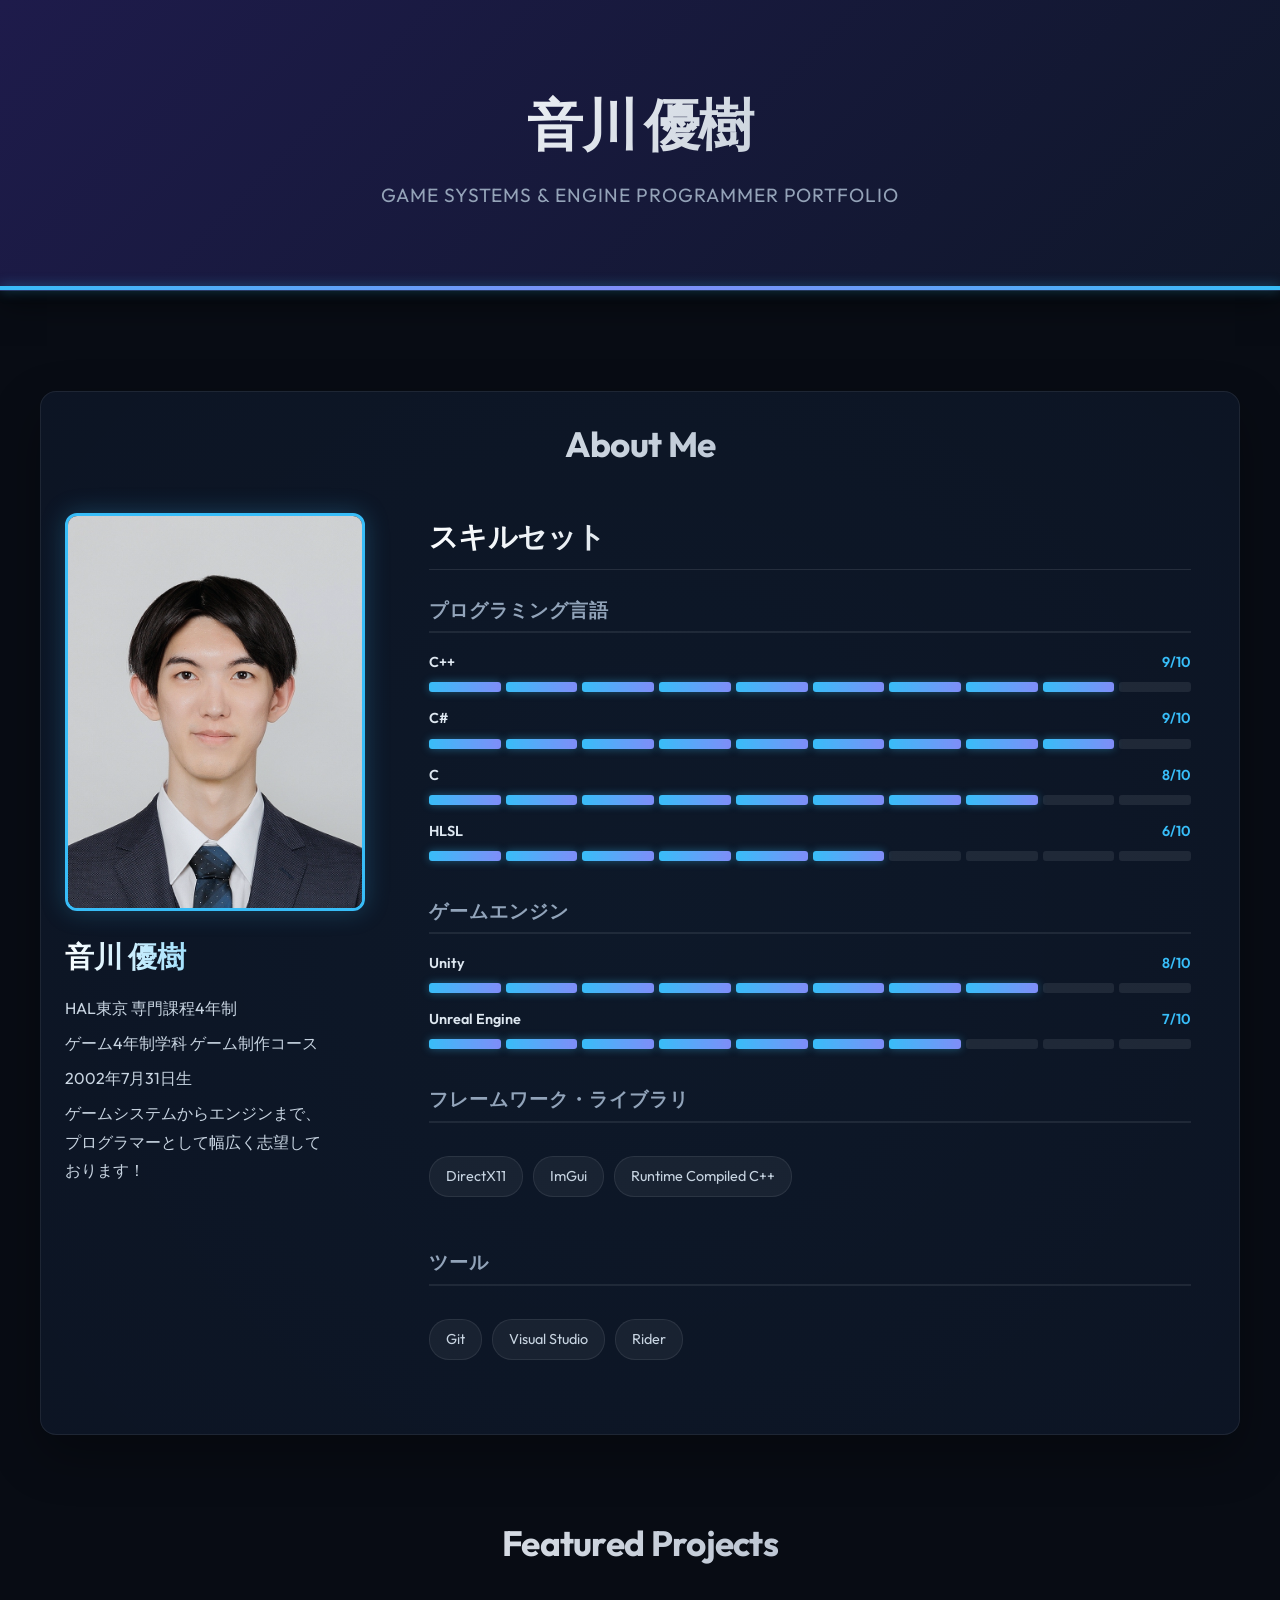
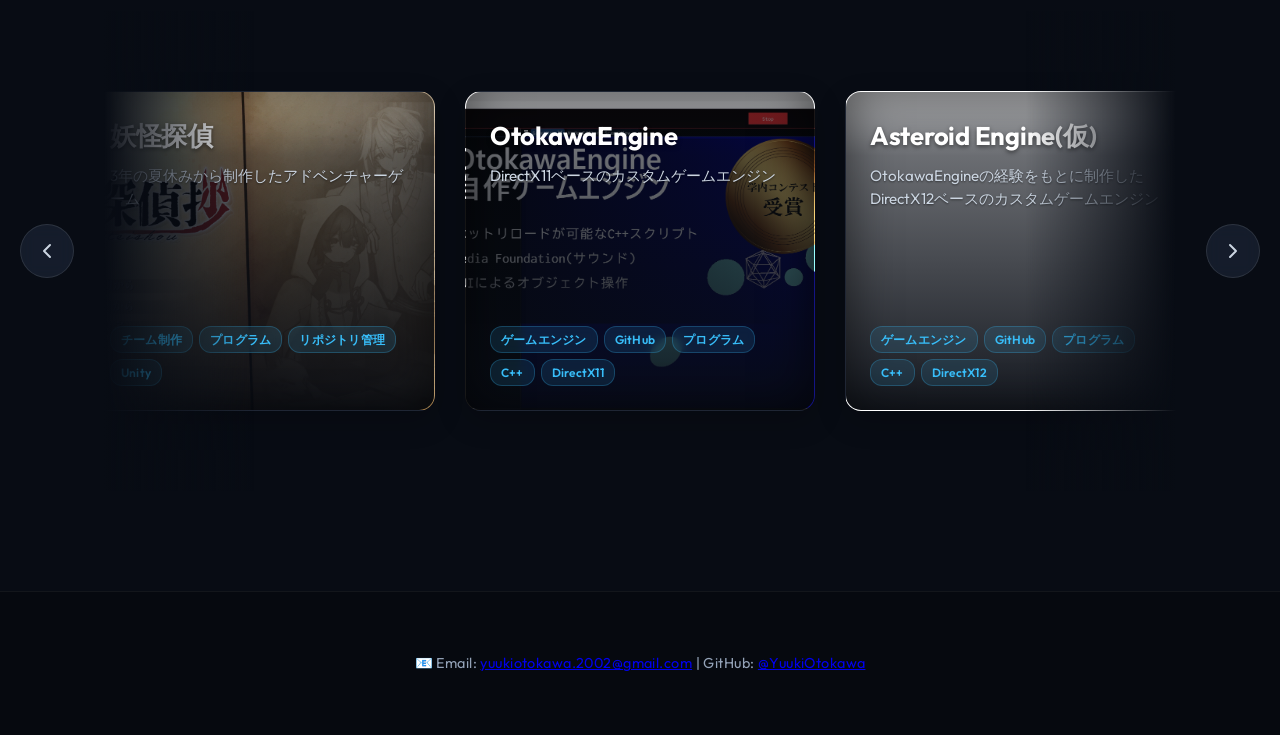
==== commit 24cd8d1c: "feat : 各プロジェクトページの見た目をホームページと統一" ====
--- a/index.html
+++ b/index.html
@@ -5,6 +5,16 @@
     <meta charset="UTF-8">
     <meta name="viewport" content="width=device-width, initial-scale=1.0">
     <title>音川 優樹 | Portfolio</title>
+    <meta name="description" content="音川優樹のポートフォリオ。ゲームシステム・エンジンプログラマー志望。DirectX11/12ベースの自作ゲームエンジンや、Unityでのチーム開発作品を掲載しています。">
+    <link rel="icon" type="image/svg+xml" href="favicon.svg">
+
+    <meta property="og:type" content="website">
+    <meta property="og:title" content="音川 優樹 | Portfolio">
+    <meta property="og:description" content="ゲームシステム・エンジンプログラマー志望のポートフォリオ。自作ゲームエンジンやチーム開発作品を掲載。">
+    <meta property="og:image" content="assets/profile-image.jpg">
+    <meta property="og:url" content="https://yuukiotokawa.github.io/">
+    <meta name="twitter:card" content="summary">
+
     <link rel="preconnect" href="https://fonts.googleapis.com">
     <link rel="preconnect" href="https://fonts.gstatic.com" crossorigin>
     <link href="https://fonts.googleapis.com/css2?family=Inter:wght@300;400;500;600;700&family=Outfit:wght@400;500;600;700;800&display=swap" rel="stylesheet">
@@ -14,12 +24,35 @@
 <body>
     <header>
         <h1>音川 優樹</h1>
-        <p class="subtitle">Game Systems & Engine Engineer Portfolio</p>
+        <p class="subtitle">Game Systems & Engine Programmer Portfolio</p>
     </header>
-    <section class="projects">
+	<div class="about-me">
+		<h2>About Me</h2>
+		<div class="about-me-content">
+			<div class="profile-image">
+				<img src="assets/profile-image.jpg" alt="音川優樹">
+				<div class="profile-text">
+					<h3>音川 優樹</h3>
+					<p>HAL東京 専門課程4年制</p>
+					<p>ゲーム4年制学科 ゲーム制作コース</p>
+					<p>2002年7月31日生</p>
+					<p>ゲームシステムからエンジンまで、プログラマーとして幅広く志望しております！</p>
+				</div>
+			</div>
+
+			<section class="skills">
+				<h2>スキルセット</h2>
+				<div id="skill-container">
+					<!-- JavaScriptで動的に生成 -->
+				</div>
+			</section>
+		</div>
+	</div>
+
+	<section class="projects">
         <h2>Featured Projects</h2>
         <div class="carousel-wrapper">
-            <button class="carousel-btn prev" id="prevBtn">
+            <button class="carousel-btn prev" id="prevBtn" aria-label="前のプロジェクト">
                 <svg width="24" height="24" viewBox="0 0 24 24" fill="none">
                     <path d="M15 18L9 12L15 6" stroke="currentColor" stroke-width="2" stroke-linecap="round"
                         stroke-linejoin="round" />
@@ -32,7 +65,7 @@
                 </div>
             </div>
 
-            <button class="carousel-btn next" id="nextBtn">
+            <button class="carousel-btn next" id="nextBtn" aria-label="次のプロジェクト">
                 <svg width="24" height="24" viewBox="0 0 24 24" fill="none">
                     <path d="M9 18L15 12L9 6" stroke="currentColor" stroke-width="2" stroke-linecap="round"
                         stroke-linejoin="round" />
@@ -40,29 +73,6 @@
             </button>
         </div>
     </section>
-
-    <div class="about-me">
-        <h2>About Me</h2>
-        <div class="about-me-content">
-            <div class="profile-image">
-                <img src="assets/profile-image.jpg" alt="音川優樹">
-                <div class="profile-text">
-                    <h3>音川 優樹</h3>
-                    <p>HAL東京 専門課程4年制</p>
-                    <p>ゲーム4年制学科 ゲーム制作コース</p>
-                    <p>2002年7月31日生</p>
-                    <p>ゲームエンジンなど、開発環境エンジニア志望です！</p>
-                </div>
-            </div>
-
-            <section class="skills">
-                <h2>スキルセット</h2>
-                <div id="skill-container">
-                    <!-- JavaScriptで動的に生成 -->
-                </div>
-            </section>
-        </div>
-    </div>
 
     <footer>
         <p>📧 Email: yuukiotokawa.2002@gmail.com | GitHub: @YuukiOtokawa</p>
--- a/style.css
+++ b/style.css
@@ -177,6 +177,7 @@
     text-align: left;
     font-size: var(--fontSizeText);
     line-height: 1.8;
+	width: 270px;
 }
 
 .profile-text h3 {
@@ -287,12 +288,12 @@
     transition: all 0.3s ease;
 }
 
-.skill-list-item:hover {
-    background: rgba(56, 189, 248, 0.1);
-    border-color: rgba(56, 189, 248, 0.3);
-    color: #38bdf8;
-    transform: translateY(-2px);
-}
+/*.skill-list-item:hover {*/
+/*    background: rgba(56, 189, 248, 0.1);*/
+/*    border-color: rgba(56, 189, 248, 0.3);*/
+/*    color: #38bdf8;*/
+/*    transform: translateY(-2px);*/
+/*}*/
 
 /* カルーセル */
 .projects {
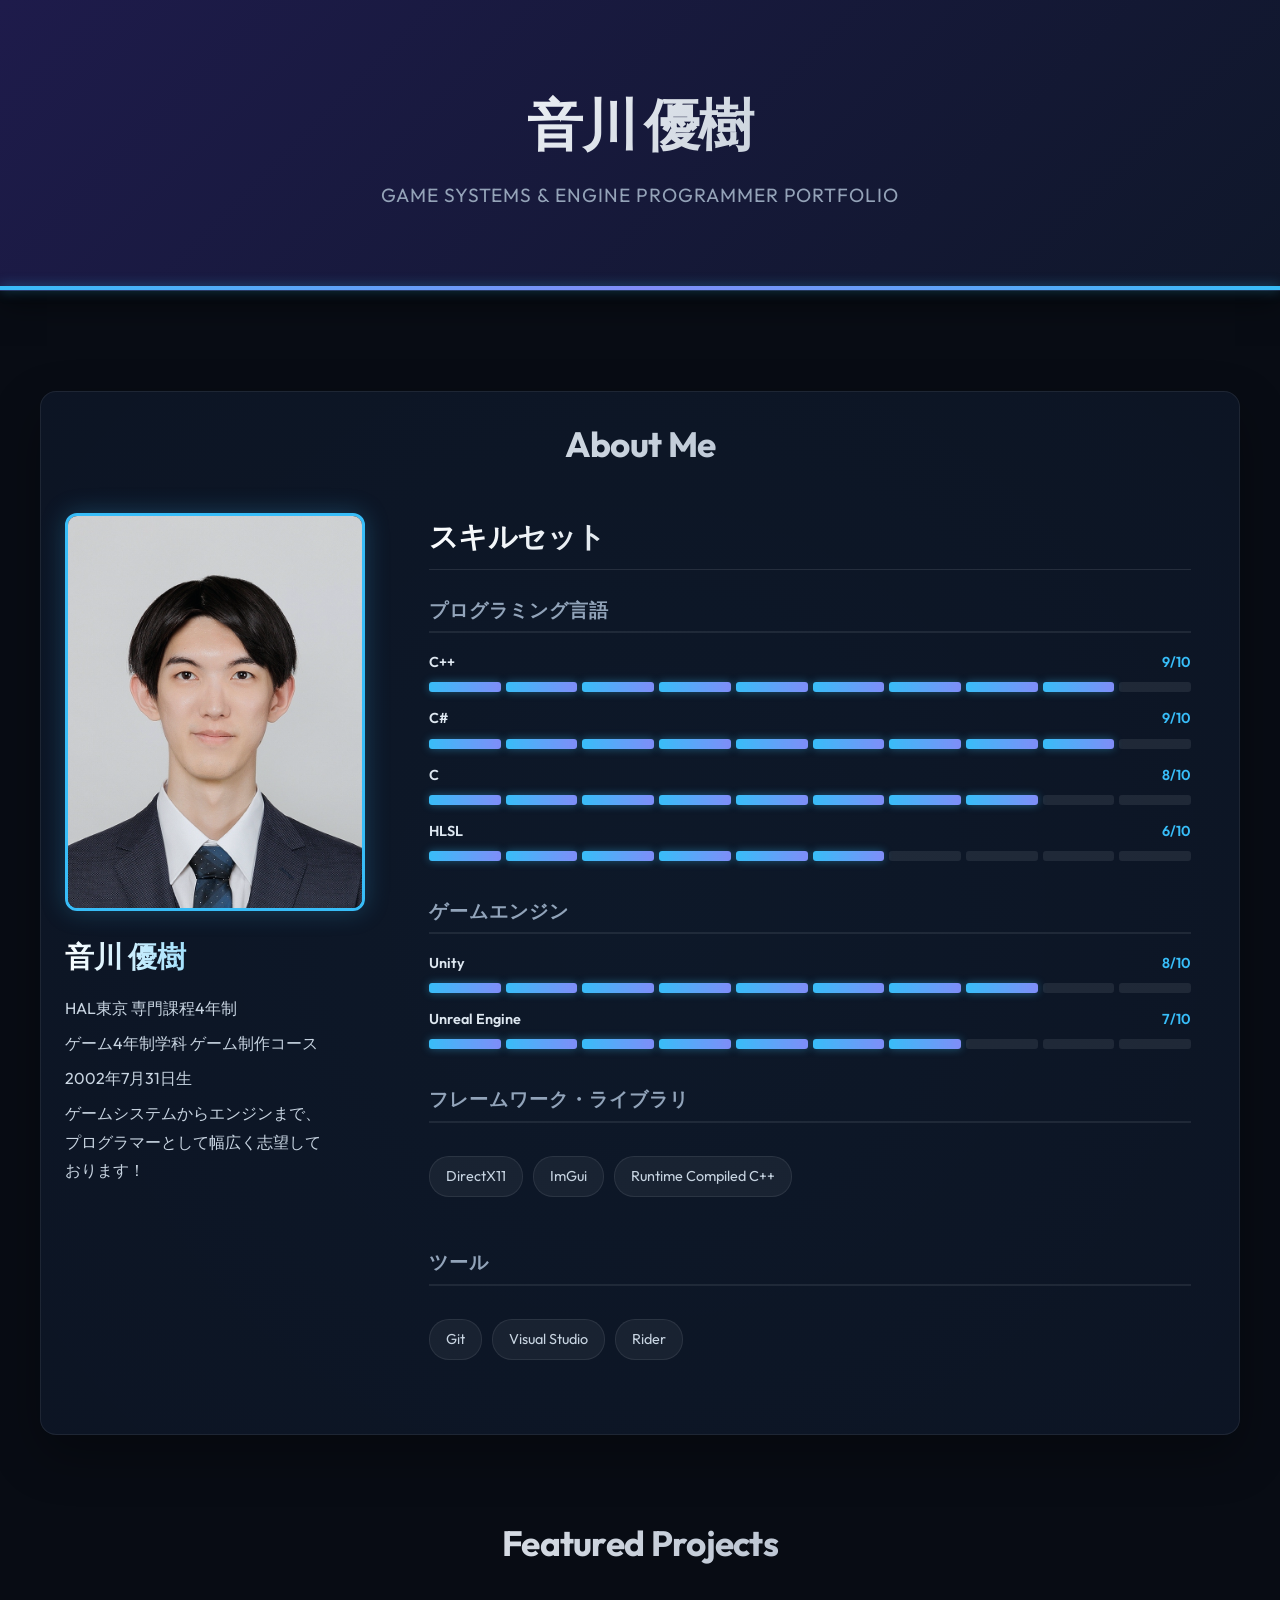
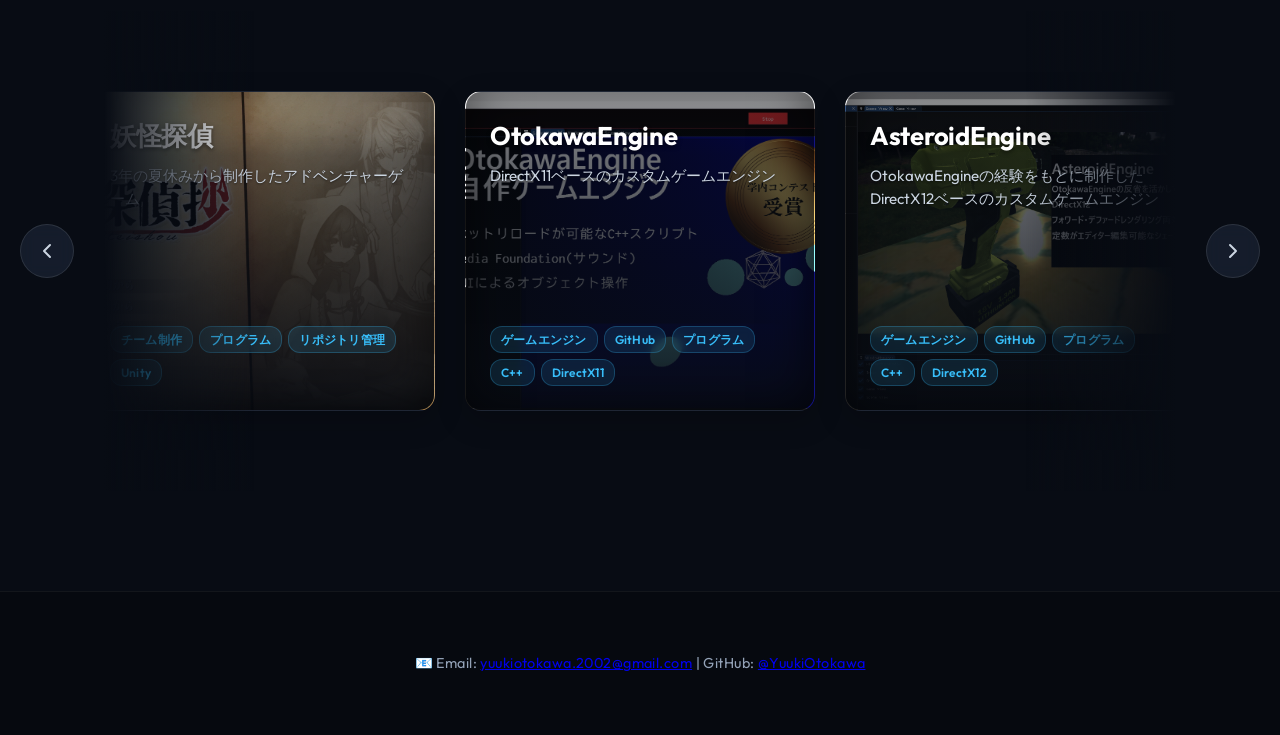
==== commit def7359c: "プロフィール写真を変更" ====
--- a/index.html
+++ b/index.html
@@ -11,7 +11,7 @@
     <meta property="og:type" content="website">
     <meta property="og:title" content="音川 優樹 | Portfolio">
     <meta property="og:description" content="ゲームシステム・エンジンプログラマー志望のポートフォリオ。自作ゲームエンジンやチーム開発作品を掲載。">
-    <meta property="og:image" content="assets/profile-image.jpg">
+    <meta property="og:image" content="assets/profile-smile.jpg">
     <meta property="og:url" content="https://yuukiotokawa.github.io/">
     <meta name="twitter:card" content="summary">
 
@@ -30,7 +30,7 @@
 		<h2>About Me</h2>
 		<div class="about-me-content">
 			<div class="profile-image">
-				<img src="assets/profile-image.jpg" alt="音川優樹">
+				<img src="assets/profile-smile.jpg" alt="音川優樹">
 				<div class="profile-text">
 					<h3>音川 優樹</h3>
 					<p>HAL東京 専門課程4年制</p>
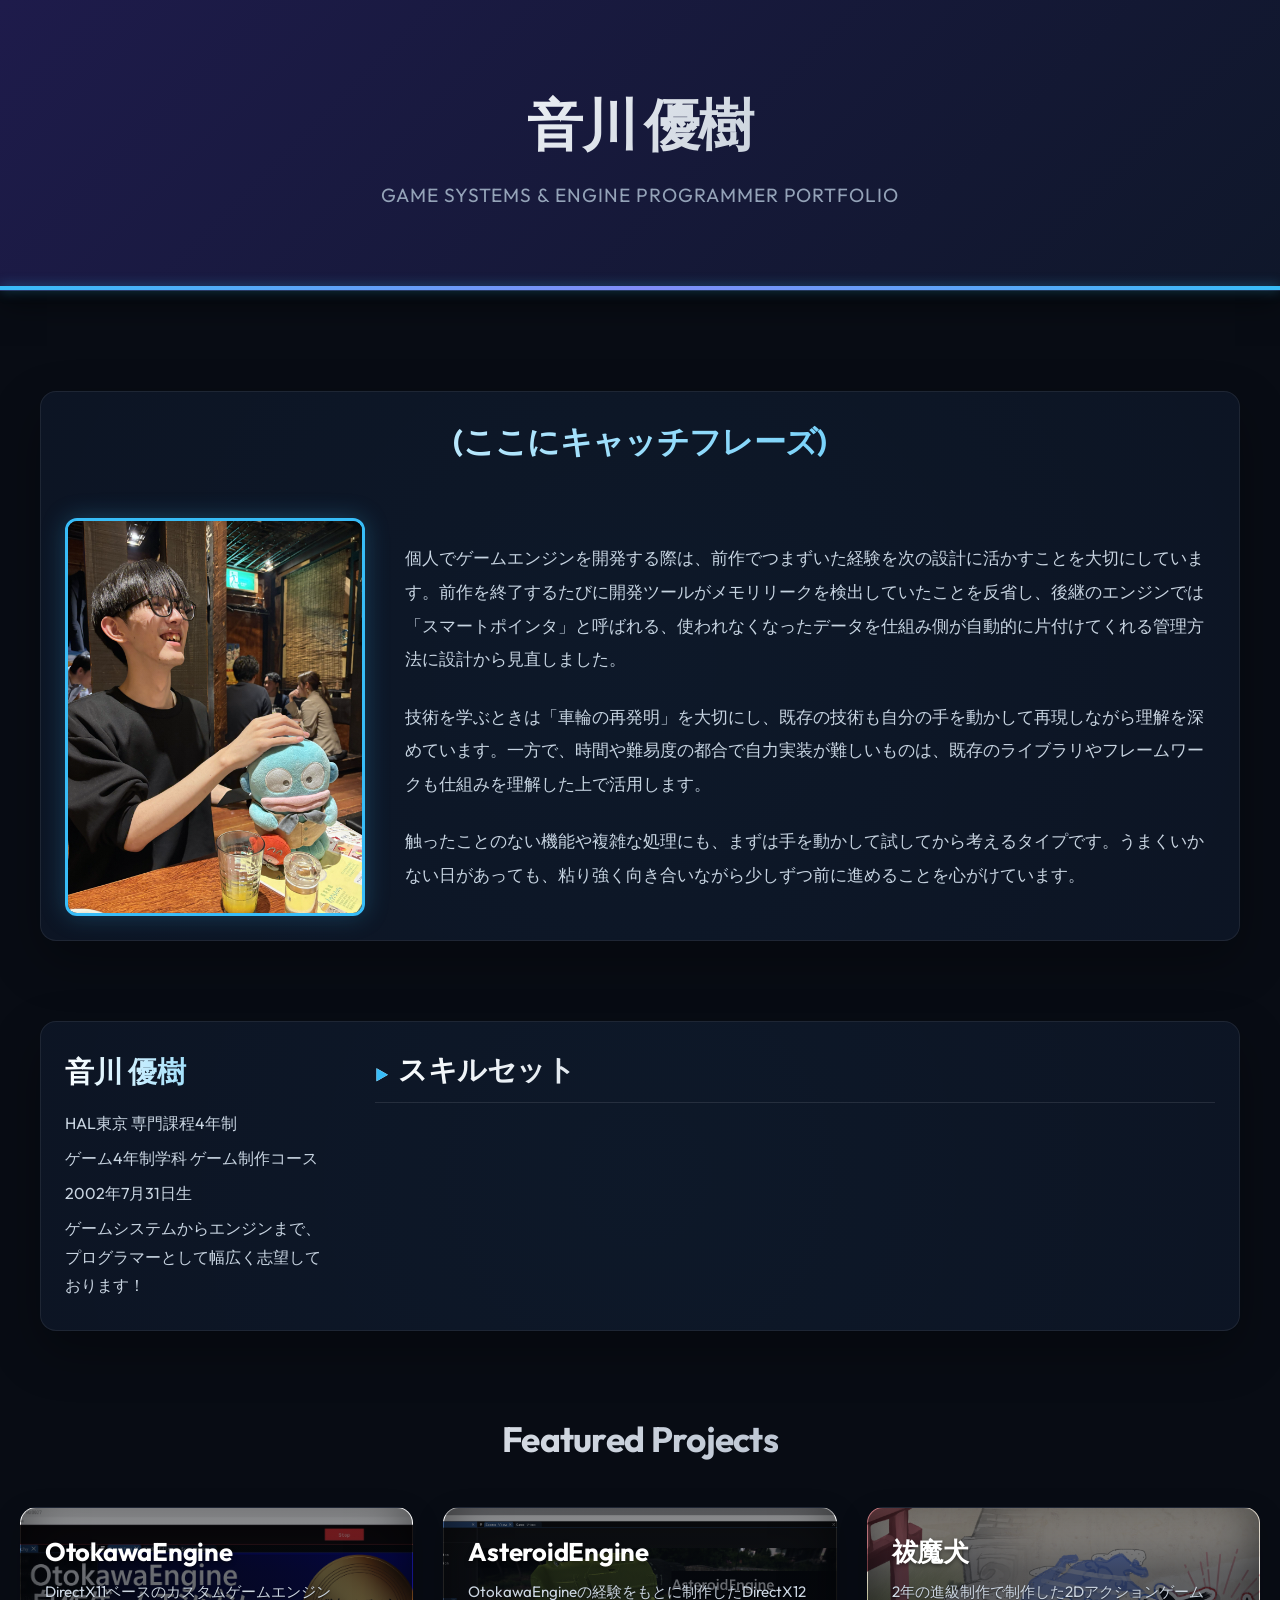
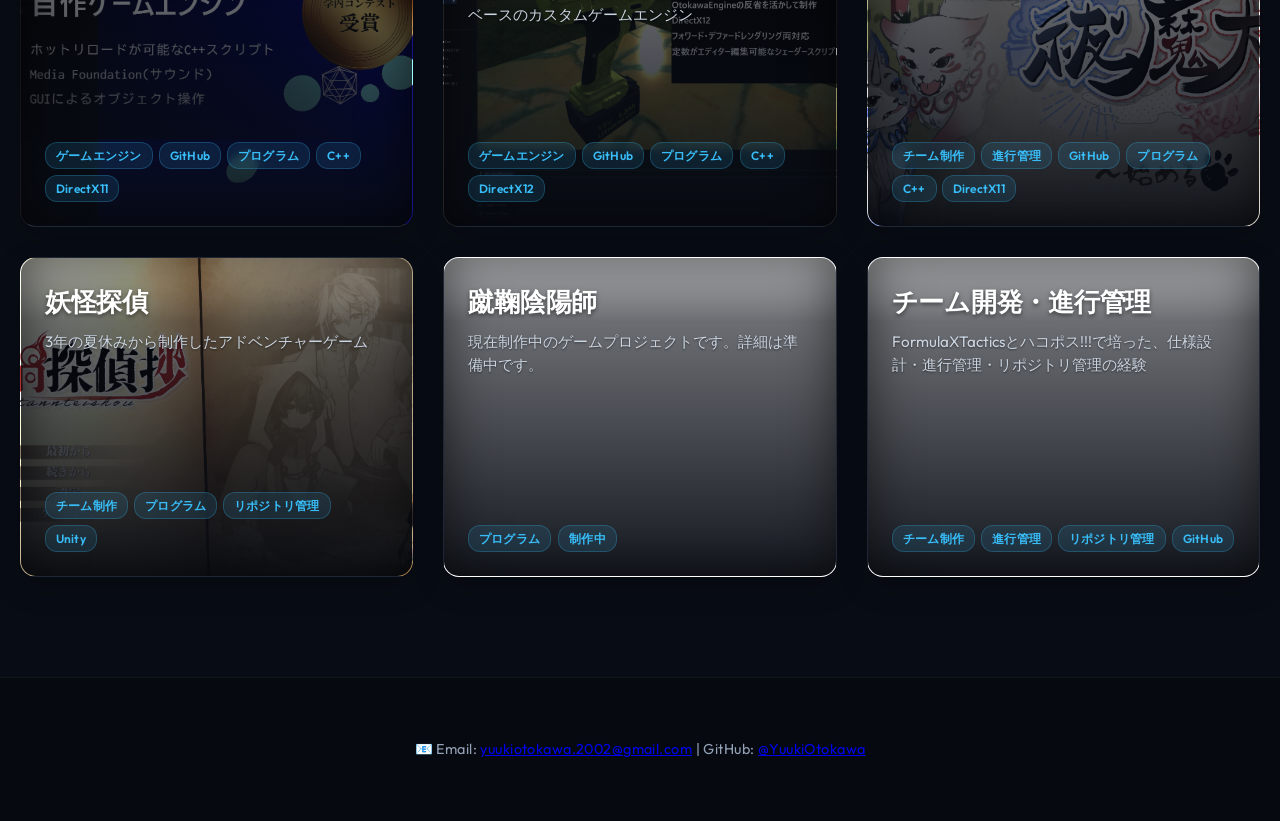
==== commit 276189d2: "蹴鞠陰陽師のページを追加 プログラム以外の要素を一つのページに統一 プロジェクトカードのレイアウトを変更" ====
--- a/index.html
+++ b/index.html
@@ -26,51 +26,43 @@
         <h1>音川 優樹</h1>
         <p class="subtitle">Game Systems & Engine Programmer Portfolio</p>
     </header>
+	<section class="intro">
+		<p class="catchphrase">(ここにキャッチフレーズ)</p>
+		<div class="intro-content">
+			<img class="profile-photo" src="assets/profile-smile.jpg" alt="音川優樹">
+			<div class="intro-statement">
+				<p>個人でゲームエンジンを開発する際は、前作でつまずいた経験を次の設計に活かすことを大切にしています。前作を終了するたびに開発ツールがメモリリークを検出していたことを反省し、後継のエンジンでは「スマートポインタ」と呼ばれる、使われなくなったデータを仕組み側が自動的に片付けてくれる管理方法に設計から見直しました。</p>
+				<p>技術を学ぶときは「車輪の再発明」を大切にし、既存の技術も自分の手を動かして再現しながら理解を深めています。一方で、時間や難易度の都合で自力実装が難しいものは、既存のライブラリやフレームワークも仕組みを理解した上で活用します。</p>
+				<p>触ったことのない機能や複雑な処理にも、まずは手を動かして試してから考えるタイプです。うまくいかない日があっても、粘り強く向き合いながら少しずつ前に進めることを心がけています。</p>
+			</div>
+		</div>
+	</section>
+
 	<div class="about-me">
-		<h2>About Me</h2>
 		<div class="about-me-content">
-			<div class="profile-image">
-				<img src="assets/profile-smile.jpg" alt="音川優樹">
-				<div class="profile-text">
-					<h3>音川 優樹</h3>
-					<p>HAL東京 専門課程4年制</p>
-					<p>ゲーム4年制学科 ゲーム制作コース</p>
-					<p>2002年7月31日生</p>
-					<p>ゲームシステムからエンジンまで、プログラマーとして幅広く志望しております！</p>
-				</div>
+			<div class="profile-text">
+				<h3>音川 優樹</h3>
+				<p>HAL東京 専門課程4年制</p>
+				<p>ゲーム4年制学科 ゲーム制作コース</p>
+				<p>2002年7月31日生</p>
+				<p>ゲームシステムからエンジンまで、プログラマーとして幅広く志望しております！</p>
 			</div>
 
 			<section class="skills">
-				<h2>スキルセット</h2>
-				<div id="skill-container">
-					<!-- JavaScriptで動的に生成 -->
-				</div>
+				<details class="skills-details">
+					<summary class="skills-summary">スキルセット</summary>
+					<div id="skill-container">
+						<!-- JavaScriptで動的に生成 -->
+					</div>
+				</details>
 			</section>
 		</div>
 	</div>
 
 	<section class="projects">
         <h2>Featured Projects</h2>
-        <div class="carousel-wrapper">
-            <button class="carousel-btn prev" id="prevBtn" aria-label="前のプロジェクト">
-                <svg width="24" height="24" viewBox="0 0 24 24" fill="none">
-                    <path d="M15 18L9 12L15 6" stroke="currentColor" stroke-width="2" stroke-linecap="round"
-                        stroke-linejoin="round" />
-                </svg>
-            </button>
-
-            <div class="carousel-container">
-                <div class="carousel">
-                    <!-- JavaScriptで動的に生成 -->
-                </div>
-            </div>
-
-            <button class="carousel-btn next" id="nextBtn" aria-label="次のプロジェクト">
-                <svg width="24" height="24" viewBox="0 0 24 24" fill="none">
-                    <path d="M9 18L15 12L9 6" stroke="currentColor" stroke-width="2" stroke-linecap="round"
-                        stroke-linejoin="round" />
-                </svg>
-            </button>
+        <div class="kanban-board" id="kanban-board">
+            <!-- JavaScriptで動的に生成 -->
         </div>
     </section>
 
--- a/style.css
+++ b/style.css
@@ -120,7 +120,60 @@
     color: #e2e8f0;
 }
 
-/* About Me セクションのガラスモーフィズム */
+/* 自己紹介(キャッチフレーズ + 自己分析文) */
+.intro {
+    text-align: center;
+}
+
+.intro-content {
+    display: flex;
+    align-items: center;
+    gap: 40px;
+    text-align: left;
+}
+
+.profile-photo {
+    width: var(--profileImageWidth);
+    flex-shrink: 0;
+    height: auto;
+    border-radius: 12px;
+    border: var(--imageBorderWidth) solid var(--imageBorderColor);
+    box-shadow: 0 0 25px rgba(56, 189, 248, 0.25);
+    transition: transform 0.3s ease, box-shadow 0.3s ease;
+}
+
+.profile-photo:hover {
+    transform: scale(1.02);
+    box-shadow: 0 0 35px rgba(56, 189, 248, 0.4);
+}
+
+.catchphrase {
+    font-size: 2rem;
+    font-weight: 700;
+    letter-spacing: -0.02em;
+    background: linear-gradient(90deg, #ffffff, #38bdf8);
+    -webkit-background-clip: text;
+    -webkit-text-fill-color: transparent;
+    margin-bottom: 50px;
+}
+
+.intro-statement {
+    text-align: left;
+}
+
+.intro-statement p {
+    font-size: 1.05rem;
+    line-height: 2;
+    color: #cbd5e1;
+    margin-bottom: 24px;
+}
+
+.intro-statement p:last-child {
+    margin-bottom: 0;
+}
+
+/* 自己紹介・About Me セクションのガラスモーフィズム */
+.intro,
 .about-me {
     max-width: var(--profileMaxWidth);
     margin: var(--contentPadding) auto;
@@ -135,6 +188,7 @@
     overflow: hidden;
 }
 
+.intro::before,
 .about-me::before {
     content: '';
     position: absolute;
@@ -148,36 +202,15 @@
 
 .about-me-content {
     display: flex;
+    align-items: flex-start;
     gap: 40px;
-    align-items: flex-start;
-}
-
-.profile-image {
-    flex: 0 0 var(--profileImageWidth);
-    display: flex;
-    flex-direction: column;
-    gap: 20px;
-}
-
-.profile-image img {
-    width: 100%;
-    height: auto;
-    border-radius: 12px;
-    border: var(--imageBorderWidth) solid var(--imageBorderColor);
-    box-shadow: 0 0 25px rgba(56, 189, 248, 0.25);
-    transition: transform 0.3s ease, box-shadow 0.3s ease;
-}
-
-.profile-image img:hover {
-    transform: scale(1.02);
-    box-shadow: 0 0 35px rgba(56, 189, 248, 0.4);
 }
 
 .profile-text {
     text-align: left;
     font-size: var(--fontSizeText);
     line-height: 1.8;
-	width: 270px;
+    flex: 0 0 270px;
 }
 
 .profile-text h3 {
@@ -196,16 +229,45 @@
 
 .skills {
     flex: 1;
-    padding: 0 var(--cardPadding);
+    min-width: 0;
     text-align: left;
 }
 
-.skills h2 {
+.skills-summary {
     text-align: left;
     margin-bottom: 25px;
     font-size: 1.8rem;
+    font-weight: 700;
+    letter-spacing: -0.02em;
+    background: linear-gradient(90deg, #ffffff, #94a3b8);
+    -webkit-background-clip: text;
+    -webkit-text-fill-color: transparent;
     border-bottom: 1px solid rgba(255, 255, 255, 0.1);
     padding-bottom: 10px;
+    cursor: pointer;
+    list-style: none;
+}
+
+.skills-summary::-webkit-details-marker {
+    display: none;
+}
+
+.skills-summary::before {
+    content: '▶';
+    display: inline-block;
+    font-size: 0.9rem;
+    margin-right: 10px;
+    color: #38bdf8;
+    -webkit-text-fill-color: #38bdf8;
+    transition: transform 0.2s ease;
+}
+
+.skills-details[open] .skills-summary::before {
+    transform: rotate(90deg);
+}
+
+.skills-details[open] .skills-summary {
+    margin-bottom: 25px;
 }
 
 .skill-category {
@@ -295,85 +357,17 @@
 /*    transform: translateY(-2px);*/
 /*}*/
 
-/* カルーセル */
+/* プロジェクトグリッド */
 .projects {
     padding-bottom: var(--titlePadding);
-    overflow: hidden;
-}
-
-.carousel-wrapper {
-    position: relative;
-    display: flex;
-    align-items: center;
+}
+
+.kanban-board {
+    display: grid;
+    grid-template-columns: repeat(3, minmax(0, 1fr));
     gap: var(--cardGap);
     max-width: var(--containerMaxWidth);
     margin: 0 auto;
-}
-
-.carousel-container {
-    overflow: hidden;
-    flex: 1;
-    position: relative;
-    padding: var(--contentPadding) 0;
-}
-
-/* 左右端にフェードアウトする暗いオーバーレイを追加 */
-.carousel-container::before,
-.carousel-container::after {
-    content: '';
-    position: absolute;
-    top: 0;
-    bottom: 0;
-    width: 150px;
-    pointer-events: none;
-    z-index: 5;
-}
-
-.carousel-container::before {
-    left: 0;
-    background: linear-gradient(to right, #080c14 0%, transparent 100%);
-}
-
-.carousel-container::after {
-    right: 0;
-    background: linear-gradient(to left, #080c14 0%, transparent 100%);
-}
-
-.carousel {
-    display: flex;
-    gap: var(--cardGap);
-    transition: transform 0.6s cubic-bezier(0.16, 1, 0.3, 1); /* より滑らかな遷移 */
-    justify-content: flex-start;
-}
-
-/* 丸型で半透明のプレミアムなカルーセルボタン */
-.carousel-btn {
-    background: rgba(30, 41, 59, 0.6);
-    border: 1px solid rgba(255, 255, 255, 0.1);
-    backdrop-filter: blur(8px);
-    width: 54px;
-    height: 54px;
-    border-radius: 50%;
-    display: flex;
-    align-items: center;
-    justify-content: center;
-    cursor: pointer;
-    transition: all 0.3s ease;
-    color: #cbd5e1;
-    flex-shrink: 0;
-    z-index: 10;
-}
-
-.carousel-btn:hover {
-    background: #0284c7;
-    border-color: #38bdf8;
-    color: white;
-    transform: scale(1.08);
-    box-shadow: 0 0 15px rgba(56, 189, 248, 0.4);
-}
-
-.carousel-btn:active {
-    transform: scale(0.95);
 }
 
 /* プロジェクトカードのプレミアムガラスモーフィズム */
@@ -381,12 +375,11 @@
     text-decoration: none;
     color: inherit;
     display: block;
-    flex-shrink: 0;
     transition: none;
 }
 
 .project-card {
-    width: var(--cardWidth);
+    width: 100%;
     height: 320px;
     background-color: var(--colorCardBackground);
     background-size: cover;
@@ -485,31 +478,47 @@
 
 /* レスポンシブ */
 @media (max-width: 1024px) {
+    .intro-content {
+        flex-direction: column;
+        align-items: center;
+        gap: 30px;
+    }
+
     .about-me-content {
         flex-direction: column;
         align-items: center;
         gap: 30px;
     }
-    
+
+    .profile-text {
+        flex: none;
+    }
+
     .skills {
-        padding: 0;
         width: 100%;
     }
-    
-    .skills h2 {
+
+    .skills-summary {
         text-align: center;
     }
+
+    .kanban-board {
+        grid-template-columns: repeat(2, minmax(0, 1fr));
+    }
 }
 
 @media (max-width: 768px) {
+    .kanban-board {
+        grid-template-columns: 1fr;
+    }
+
     :root {
         --fontSizeHeader: 2.5rem;
         --fontSizeTitle: 1.8rem;
     }
 
-    .project-card {
-        width: var(--cardWidthMobile);
-        height: 300px;
+    .catchphrase {
+        font-size: 1.5rem;
     }
 
     header h1 {
@@ -520,29 +529,7 @@
         font-size: 0.95rem;
     }
 
-    .carousel-wrapper {
-        gap: 0;
-    }
-
-    .carousel-btn {
-        position: absolute;
-        top: 50%;
-        transform: translateY(-50%);
-        width: 44px;
-        height: 44px;
-        background: rgba(30, 41, 59, 0.85);
-        border-color: rgba(255, 255, 255, 0.15);
-    }
-
-    .carousel-btn.prev {
-        left: 5px;
-    }
-
-    .carousel-btn.next {
-        right: 5px;
-    }
-    
-    .profile-image {
+    .profile-photo {
         width: var(--profileImageWidthMobile);
         margin: 0 auto;
     }
@@ -554,4 +541,4 @@
     .profile-text h3 {
         text-align: center;
     }
-}+}
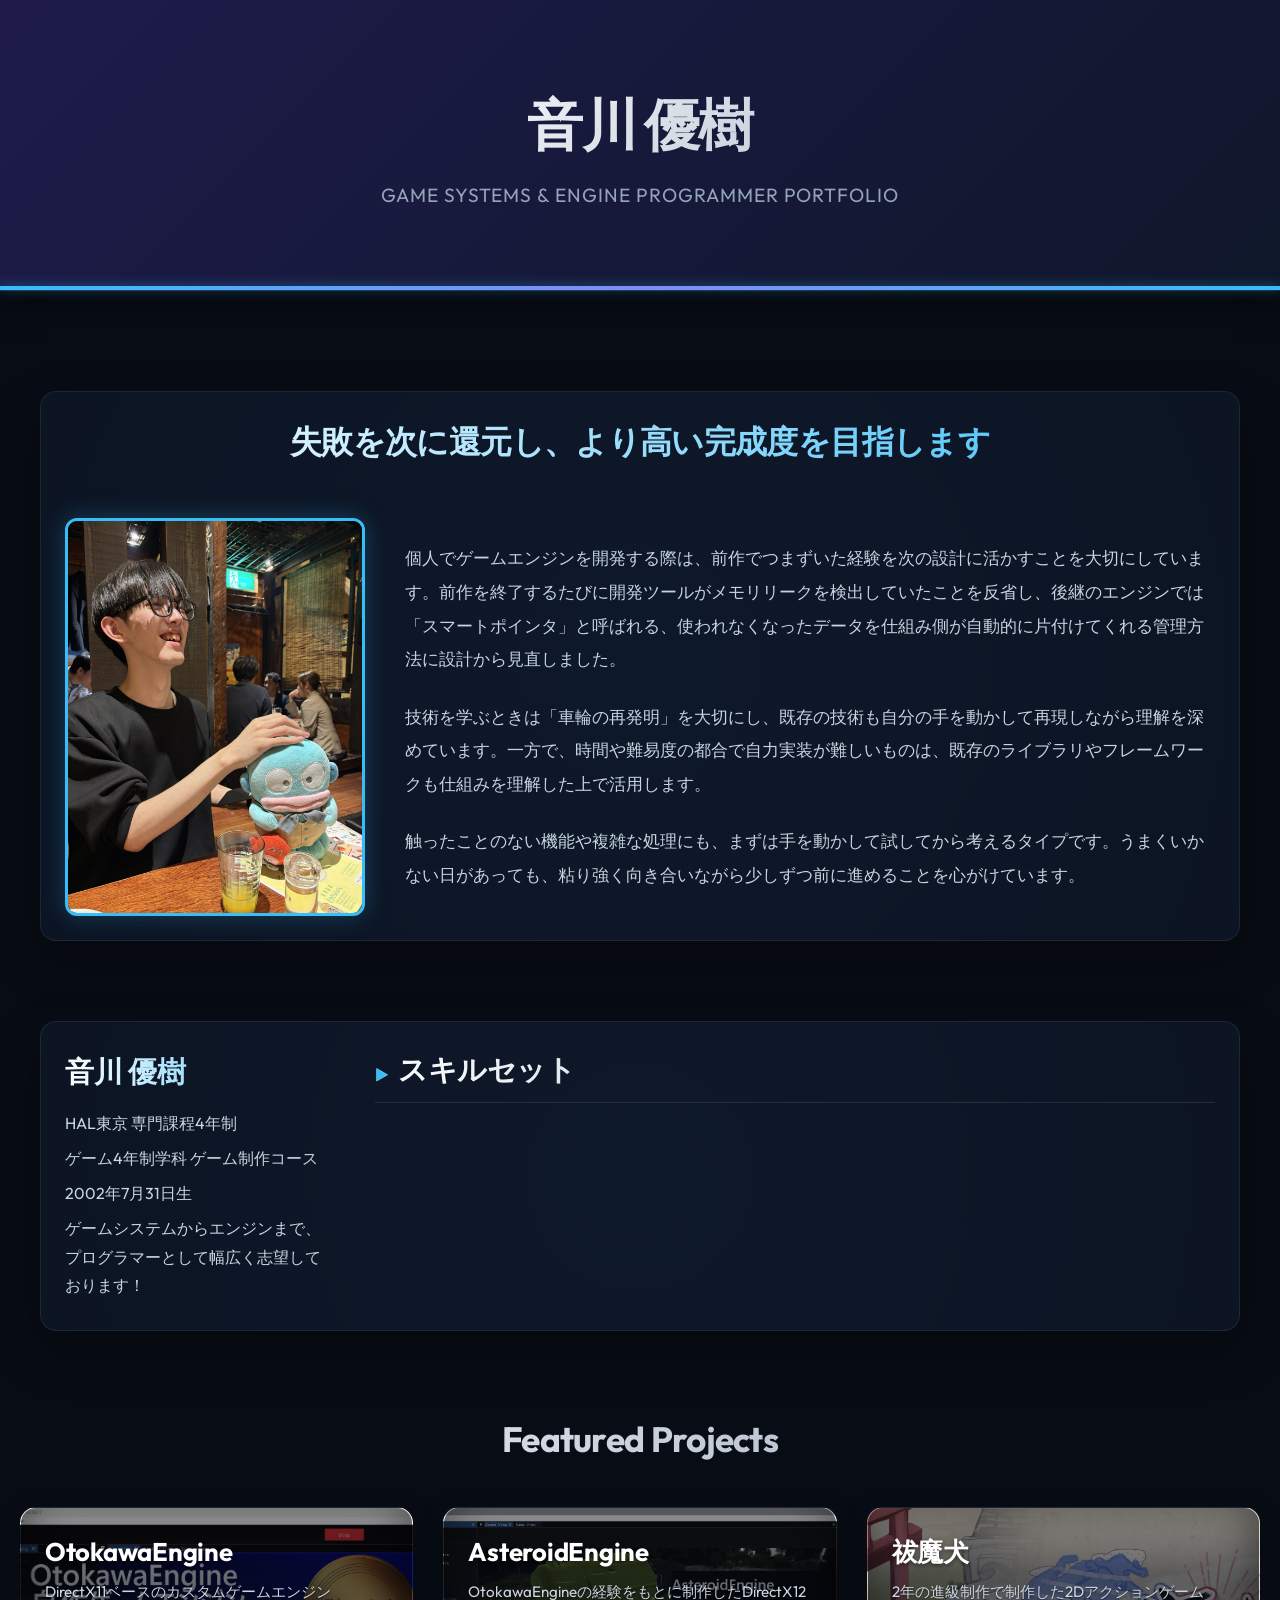
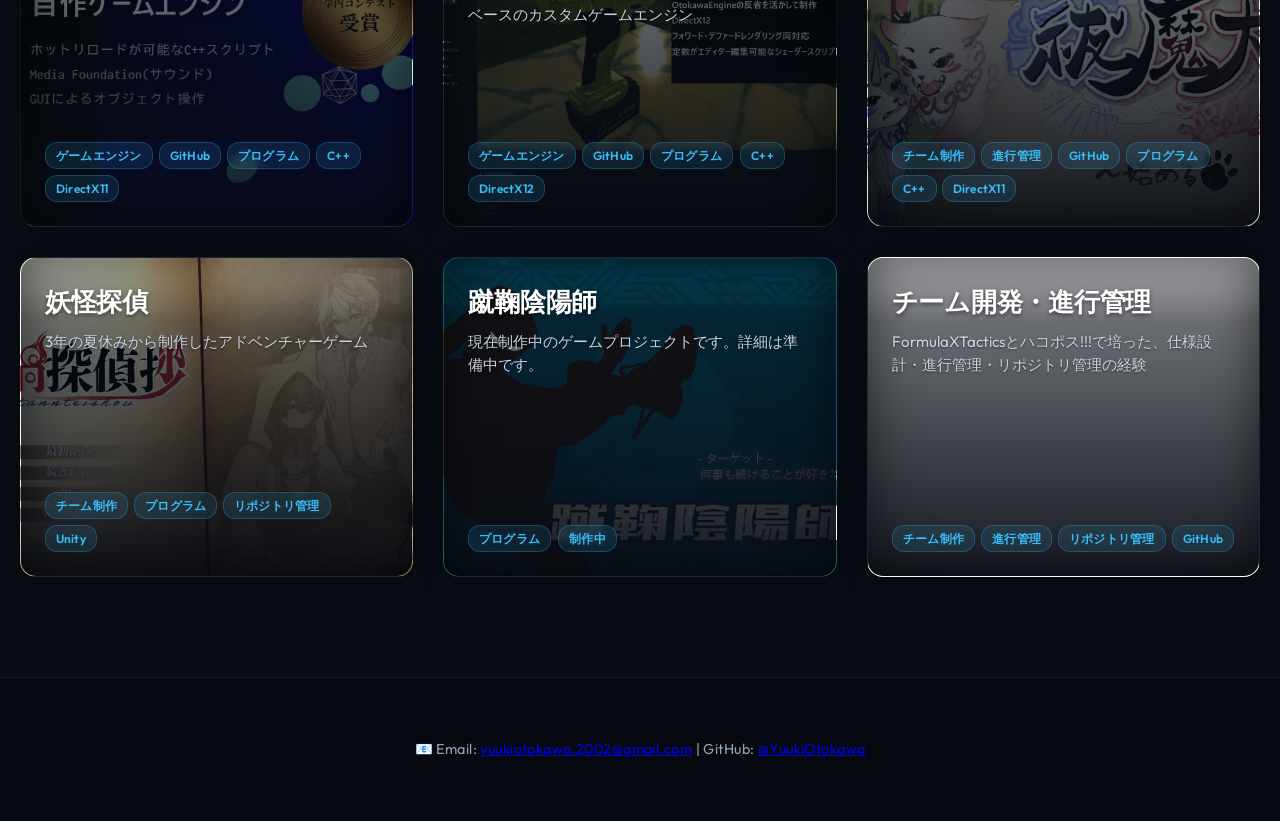
==== commit 0fe5223d: "トップページにキャッチフレーズを追加" ====
--- a/index.html
+++ b/index.html
@@ -27,7 +27,7 @@
         <p class="subtitle">Game Systems & Engine Programmer Portfolio</p>
     </header>
 	<section class="intro">
-		<p class="catchphrase">(ここにキャッチフレーズ)</p>
+		<p class="catchphrase">失敗を次に還元し、より高い完成度を目指します</p>
 		<div class="intro-content">
 			<img class="profile-photo" src="assets/profile-smile.jpg" alt="音川優樹">
 			<div class="intro-statement">
